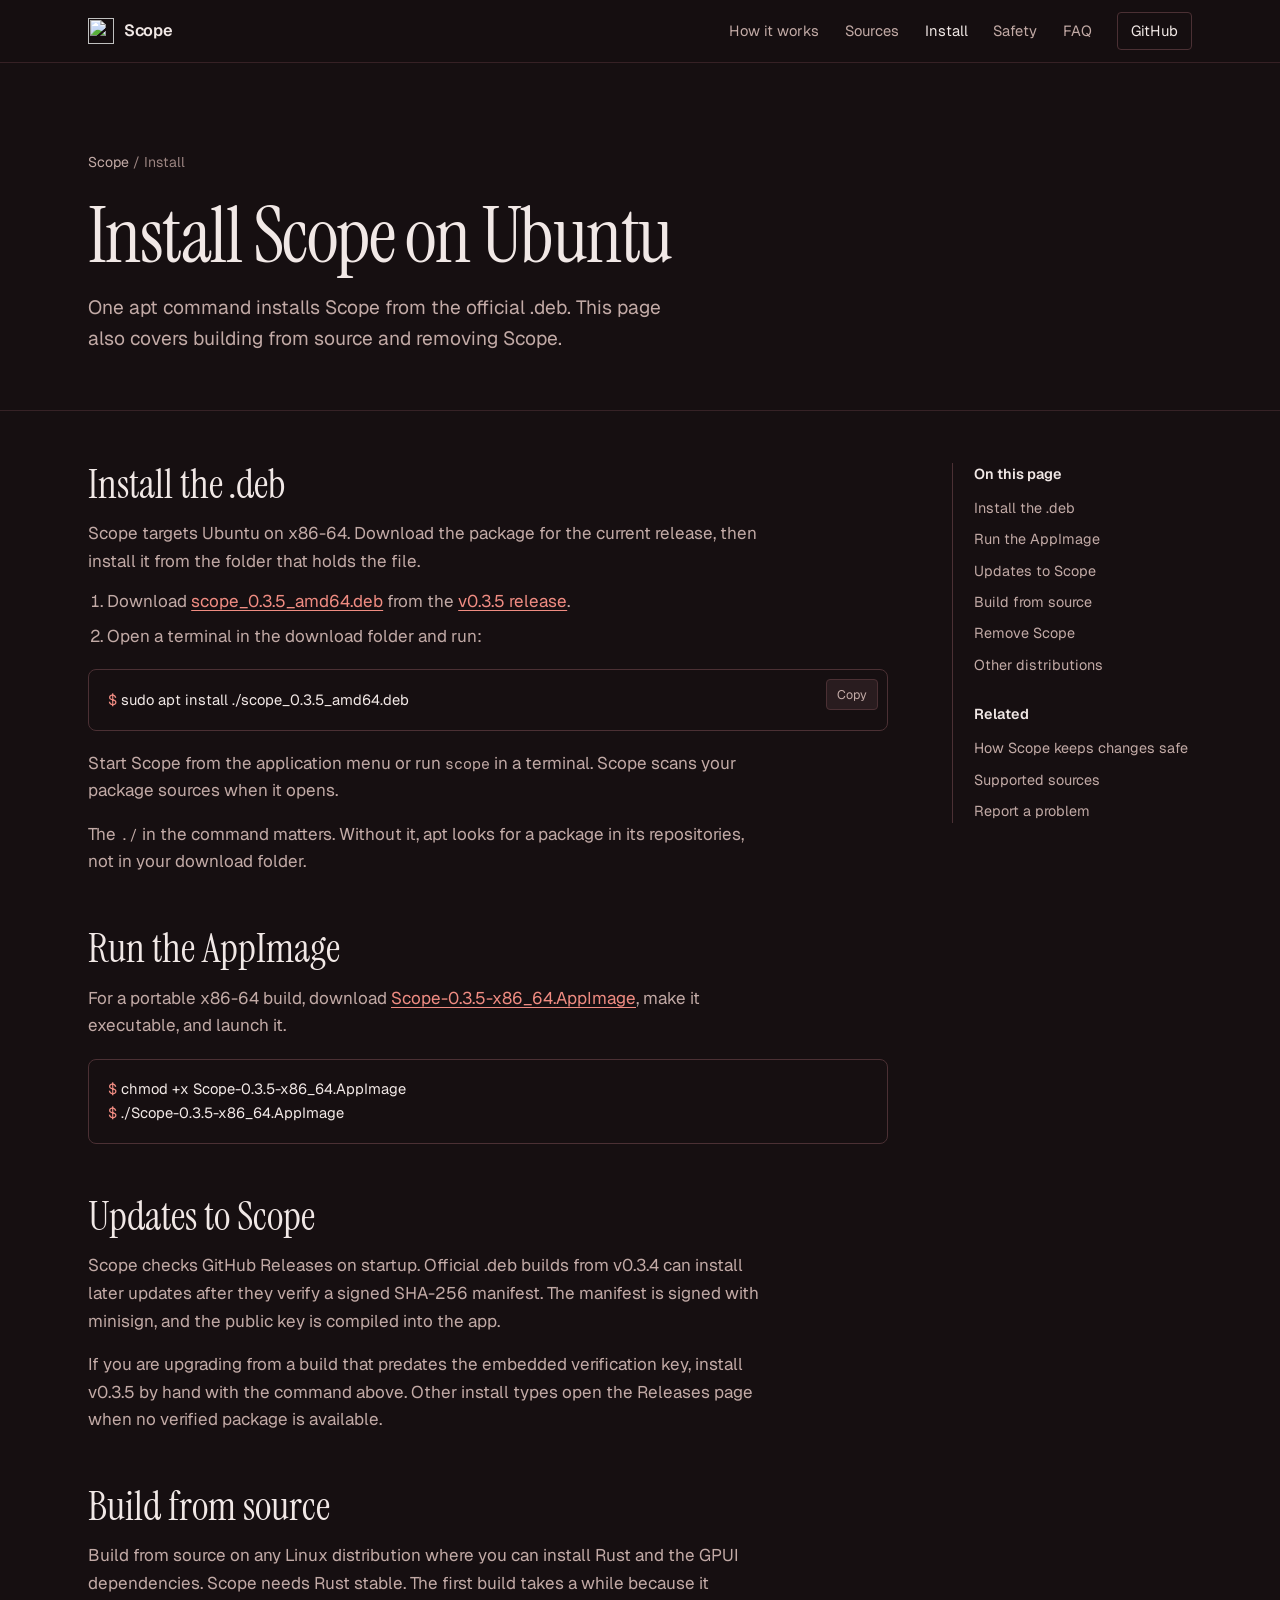
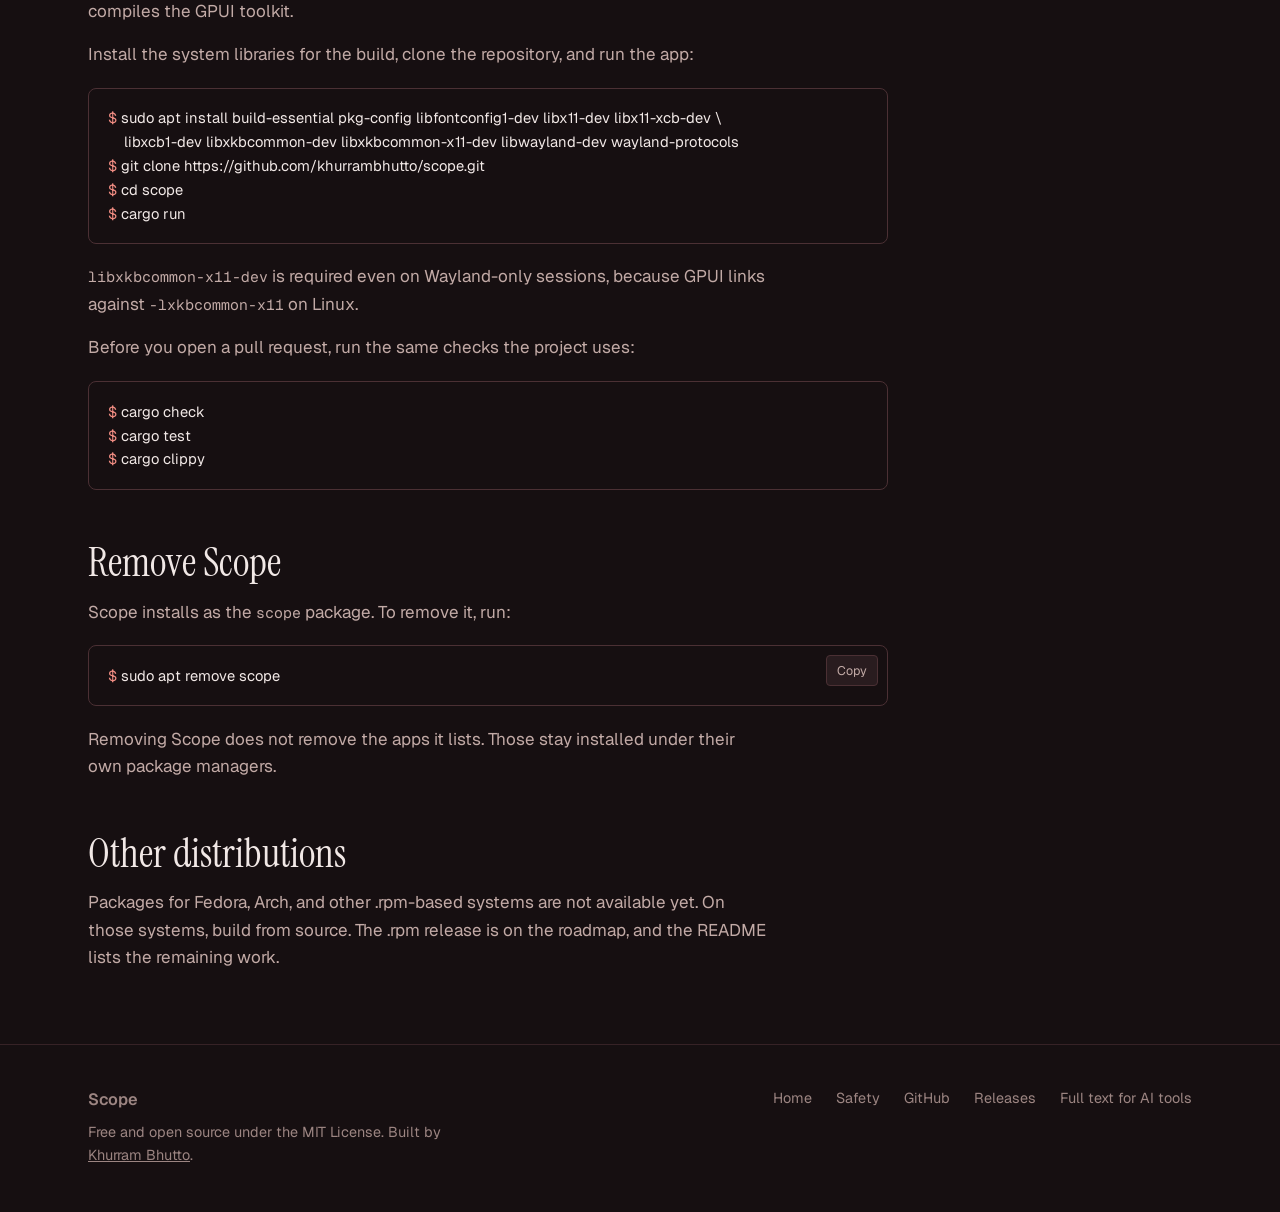
==== docs/install.html @ 94ae2da6 "chore: prepare v0.3.5 release" ====
<!DOCTYPE html>
<html lang="en">
<head>
  <meta charset="UTF-8">
  <meta name="viewport" content="width=device-width, initial-scale=1.0">
  <title>How to install Scope on Ubuntu, and how to remove it</title>
  <meta name="description" content="Install Scope, the Linux app manager, on Ubuntu with one apt command. Build from source, check the signed release, and remove Scope with apt.">
  <meta name="robots" content="index, follow, max-snippet:-1, max-image-preview:large">
  <meta name="author" content="Khurram Bhutto">
  <meta name="theme-color" content="#211719">
  <link rel="canonical" href="https://khurrambhutto.github.io/scope/install.html">
  <link rel="icon" href="favicon.png" type="image/png" sizes="256x256">
  <meta property="og:type" content="article">
  <meta property="og:url" content="https://khurrambhutto.github.io/scope/install.html">
  <meta property="og:title" content="How to install Scope on Ubuntu, and how to remove it">
  <meta property="og:description" content="Install Scope on Ubuntu with one apt command, or build it from source.">
  <meta property="og:image" content="https://khurrambhutto.github.io/scope/image.png">
  <meta property="og:site_name" content="Scope">
  <meta name="twitter:card" content="summary_large_image">
  <meta name="twitter:image" content="https://khurrambhutto.github.io/scope/image.png">
  <link rel="preconnect" href="https://fonts.googleapis.com">
  <link rel="preconnect" href="https://fonts.gstatic.com" crossorigin>
  <link rel="stylesheet" href="styles.css">
  <script type="application/ld+json">
  {
    "@context": "https://schema.org",
    "@type": "HowTo",
    "name": "How to install Scope on Ubuntu",
    "description": "Install the Scope Linux app manager from its .deb release with apt.",
    "url": "https://khurrambhutto.github.io/scope/install.html",
    "tool": ["apt"],
    "totalTime": "PT2M",
    "step": [
      {
        "@type": "HowToStep",
        "name": "Download the .deb",
        "text": "Download scope_0.3.5_amd64.deb from the Scope v0.3.5 release on GitHub.",
        "url": "https://github.com/khurrambhutto/scope/releases/tag/v0.3.5"
      },
      {
        "@type": "HowToStep",
        "name": "Install with apt",
        "text": "Run sudo apt install ./scope_0.3.5_amd64.deb from the folder that holds the download."
      },
      {
        "@type": "HowToStep",
        "name": "Open Scope",
        "text": "Start Scope from the application menu. It scans your sources when it opens."
      }
    ]
  }
  </script>
</head>
<body>

  <header class="site-header">
    <div class="page">
      <a class="wordmark" href="index.html">
        <img src="scope-logo.svg" width="26" height="26" alt="">
        Scope
      </a>
      <nav class="site-nav" aria-label="Primary">
        <a href="index.html#how">How it works</a>
        <a href="index.html#sources">Sources</a>
        <a href="install.html" aria-current="page">Install</a>
        <a href="safety.html">Safety</a>
        <a href="index.html#faq">FAQ</a>
        <a class="nav-github" href="https://github.com/khurrambhutto/scope" target="_blank" rel="noopener noreferrer">GitHub</a>
      </nav>
    </div>
  </header>

  <main>
    <header class="page-head">
      <div class="page">
        <p class="crumbs"><a href="index.html">Scope</a> / Install</p>
        <h1>Install Scope on Ubuntu</h1>
        <p class="lead">One apt command installs Scope from the official .deb. This page also covers building from source and removing Scope.</p>
      </div>
    </header>

    <div class="page doc">
      <article>
        <h2 id="install-deb">Install the .deb</h2>
        <p>Scope targets Ubuntu on x86-64. Download the package for the current release, then install it from the folder that holds the file.</p>
        <ol>
          <li>Download <a href="https://github.com/khurrambhutto/scope/releases/download/v0.3.5/scope_0.3.5_amd64.deb" style="color:var(--coral)">scope_0.3.5_amd64.deb</a> from the <a href="https://github.com/khurrambhutto/scope/releases/tag/v0.3.5" style="color:var(--coral)">v0.3.5 release</a>.</li>
          <li>Open a terminal in the download folder and run:</li>
        </ol>
        <div class="command">
          <button class="copy-button" type="button" data-copy="sudo apt install ./scope_0.3.5_amd64.deb">Copy</button>
          <span class="prompt">$ </span>sudo apt install ./scope_0.3.5_amd64.deb
        </div>
        <p>Start Scope from the application menu or run <code>scope</code> in a terminal. Scope scans your package sources when it opens.</p>
        <p>The <code>./</code> in the command matters. Without it, apt looks for a package in its repositories, not in your download folder.</p>

        <h2 id="install-appimage">Run the AppImage</h2>
        <p>For a portable x86-64 build, download <a href="https://github.com/khurrambhutto/scope/releases/download/v0.3.5/Scope-0.3.5-x86_64.AppImage" class="text-link">Scope-0.3.5-x86_64.AppImage</a>, make it executable, and launch it.</p>
        <div class="command">
          <span class="line"><span class="prompt">$ </span>chmod +x Scope-0.3.5-x86_64.AppImage</span>
          <span class="line"><span class="prompt">$ </span>./Scope-0.3.5-x86_64.AppImage</span>
        </div>

        <h2 id="updates">Updates to Scope</h2>
        <p>Scope checks GitHub Releases on startup. Official .deb builds from v0.3.4 can install later updates after they verify a signed SHA-256 manifest. The manifest is signed with minisign, and the public key is compiled into the app.</p>
        <p>If you are upgrading from a build that predates the embedded verification key, install v0.3.5 by hand with the command above. Other install types open the Releases page when no verified package is available.</p>

        <h2 id="build">Build from source</h2>
        <p>Build from source on any Linux distribution where you can install Rust and the GPUI dependencies. Scope needs Rust stable. The first build takes a while because it compiles the GPUI toolkit.</p>
        <p>Install the system libraries for the build, clone the repository, and run the app:</p>
        <div class="command">
          <span class="line"><span class="prompt">$ </span>sudo apt install build-essential pkg-config libfontconfig1-dev libx11-dev libx11-xcb-dev \</span>
          <span class="line">    libxcb1-dev libxkbcommon-dev libxkbcommon-x11-dev libwayland-dev wayland-protocols</span>
          <span class="line"><span class="prompt">$ </span>git clone https://github.com/khurrambhutto/scope.git</span>
          <span class="line"><span class="prompt">$ </span>cd scope</span>
          <span class="line"><span class="prompt">$ </span>cargo run</span>
        </div>
        <p><code>libxkbcommon-x11-dev</code> is required even on Wayland-only sessions, because GPUI links against <code>-lxkbcommon-x11</code> on Linux.</p>
        <p>Before you open a pull request, run the same checks the project uses:</p>
        <div class="command">
          <span class="line"><span class="prompt">$ </span>cargo check</span>
          <span class="line"><span class="prompt">$ </span>cargo test</span>
          <span class="line"><span class="prompt">$ </span>cargo clippy</span>
        </div>

        <h2 id="remove">Remove Scope</h2>
        <p>Scope installs as the <code>scope</code> package. To remove it, run:</p>
        <div class="command">
          <button class="copy-button" type="button" data-copy="sudo apt remove scope">Copy</button>
          <span class="prompt">$ </span>sudo apt remove scope
        </div>
        <p>Removing Scope does not remove the apps it lists. Those stay installed under their own package managers.</p>

        <h2 id="other-systems">Other distributions</h2>
        <p>Packages for Fedora, Arch, and other .rpm-based systems are not available yet. On those systems, build from source. The .rpm release is on the roadmap, and the README lists the remaining work.</p>
      </article>

      <aside>
        <h2>On this page</h2>
        <ul>
          <li><a href="#install-deb" aria-current="page">Install the .deb</a></li>
          <li><a href="#install-appimage">Run the AppImage</a></li>
          <li><a href="#updates">Updates to Scope</a></li>
          <li><a href="#build">Build from source</a></li>
          <li><a href="#remove">Remove Scope</a></li>
          <li><a href="#other-systems">Other distributions</a></li>
        </ul>
        <h2 style="margin-top:1.6rem">Related</h2>
        <ul>
          <li><a href="safety.html">How Scope keeps changes safe</a></li>
          <li><a href="index.html#sources">Supported sources</a></li>
          <li><a href="https://github.com/khurrambhutto/scope/issues">Report a problem</a></li>
        </ul>
      </aside>
    </div>
  </main>

  <footer class="site-footer">
    <div class="page footer-grid">
      <div>
        <span class="wordmark">Scope</span>
        <p class="footer-note">Free and open source under the MIT License. Built by <a href="https://khurrambhutto.tech/" target="_blank" rel="noopener noreferrer" style="color:inherit">Khurram Bhutto</a>.</p>
      </div>
      <nav class="footer-links" aria-label="Footer">
        <a href="index.html">Home</a>
        <a href="safety.html">Safety</a>
        <a href="https://github.com/khurrambhutto/scope">GitHub</a>
        <a href="https://github.com/khurrambhutto/scope/releases">Releases</a>
        <a href="llms-full.txt">Full text for AI tools</a>
      </nav>
    </div>
  </footer>

  <script>
    document.querySelectorAll('.copy-button').forEach(function (button) {
      button.addEventListener('click', function () {
        navigator.clipboard.writeText(button.dataset.copy).then(function () {
          button.textContent = 'Copied';
          setTimeout(function () { button.textContent = 'Copy'; }, 1600);
        });
      });
    });
  </script>

</body>
</html>
---- docs/styles.css ----
@import url("https://fonts.googleapis.com/css2?family=Geist:wght@400;500;600;700&family=Geist+Mono:wght@400;500&family=Instrument+Serif:ital@0;1&display=swap");

:root {
  --ink: #160f11;
  --ink-raised: #211719;
  --panel: #291c1f;
  --rule: #4b3034;
  --rule-soft: rgba(75, 48, 52, 0.6);
  --text: #f1e8e6;
  --muted: #c2aaa6;
  --dim: #9c8582;
  --coral: #f08c82;
  --red: #d4504a;
  --burgundy: #94332f;

  --apt: #a1352c;
  --snap: #2196f3;
  --flatpak: #8f4a92;
  --appimage: #0b8a4f;

  --font-display: "Instrument Serif", Georgia, "Times New Roman", serif;
  --font-body: "Geist", system-ui, -apple-system, "Segoe UI", sans-serif;
  --font-mono: "Geist Mono", ui-monospace, "JetBrains Mono", monospace;

  --page: 1200px;
  --gutter: clamp(1.25rem, 4vw, 3rem);
  --measure: 62ch;
  --radius: 4px;
}

*, *::before, *::after {
  margin: 0;
  padding: 0;
  box-sizing: border-box;
}

html {
  background: var(--ink);
  scroll-behavior: smooth;
  scroll-padding-top: 84px;
}

body {
  font-family: var(--font-body);
  font-size: 1.0625rem;
  line-height: 1.62;
  color: var(--text);
  background: var(--ink);
  min-height: 100vh;
  -webkit-font-smoothing: antialiased;
  text-rendering: optimizeLegibility;
}

a {
  color: inherit;
}

img {
  display: block;
  max-width: 100%;
  height: auto;
}

:focus-visible {
  outline: 2px solid var(--coral);
  outline-offset: 3px;
}

code,
pre,
kbd {
  font-family: var(--font-mono);
  font-size: 0.87em;
}

.page {
  max-width: var(--page);
  margin: 0 auto;
  padding: 0 var(--gutter);
}

/* Header */

.site-header {
  position: sticky;
  top: 0;
  z-index: 10;
  background: rgba(22, 15, 17, 0.88);
  backdrop-filter: blur(10px);
  -webkit-backdrop-filter: blur(10px);
  border-bottom: 1px solid var(--rule-soft);
}

.site-header .page {
  display: flex;
  align-items: center;
  justify-content: space-between;
  gap: 1.5rem;
  height: 62px;
}

.wordmark {
  display: inline-flex;
  align-items: center;
  gap: 0.6rem;
  font-weight: 600;
  font-size: 1.02rem;
  text-decoration: none;
  letter-spacing: -0.005em;
}

.wordmark img {
  width: 26px;
  height: 26px;
}

.site-nav {
  display: flex;
  align-items: center;
  gap: 1.6rem;
  font-size: 0.92rem;
  color: var(--muted);
}

.site-nav a {
  text-decoration: none;
}

.site-nav a:hover,
.site-nav a[aria-current="page"] {
  color: var(--text);
}

.site-nav .nav-github {
  color: var(--text);
  border: 1px solid var(--rule);
  border-radius: var(--radius);
  padding: 0.38rem 0.8rem;
}

.site-nav .nav-github:hover {
  border-color: var(--coral);
}

/* Buttons */

.button {
  display: inline-flex;
  align-items: center;
  gap: 0.5rem;
  padding: 0.82rem 1.3rem;
  font: inherit;
  font-weight: 600;
  font-size: 0.96rem;
  text-decoration: none;
  border-radius: var(--radius);
  border: 1px solid transparent;
  transition: background-color 0.2s ease, border-color 0.2s ease;
}

.button-primary {
  background: var(--red);
  color: #fff;
}

.button-primary:hover {
  background: #de5d57;
}

.button-ghost {
  color: var(--text);
  border-color: var(--rule);
}

.button-ghost:hover {
  border-color: var(--coral);
}

.button-row {
  display: flex;
  flex-wrap: wrap;
  gap: 0.75rem;
}

/* Hero */

.hero {
  padding-top: clamp(3.5rem, 8vw, 6rem);
}

.hero-top {
  display: grid;
  grid-template-columns: minmax(0, 1.25fr) minmax(0, 1fr);
  gap: clamp(2rem, 5vw, 5rem);
  align-items: end;
}

.hero h1 {
  font-family: var(--font-display);
  font-weight: 400;
  font-size: clamp(3rem, 7.4vw, 6.2rem);
  line-height: 0.96;
  letter-spacing: -0.02em;
}

.hero-side {
  padding-bottom: 0.5rem;
}

.lead {
  font-size: clamp(1.05rem, 1.5vw, 1.2rem);
  color: var(--muted);
  max-width: 30rem;
}

.hero-side .button-row {
  margin-top: 1.8rem;
}

.hero-facts {
  margin-top: 1.4rem;
  font-size: 0.88rem;
  color: var(--dim);
}

.screenshots {
  margin-top: clamp(3rem, 6vw, 4.5rem);
  display: grid;
  grid-template-columns: repeat(2, minmax(0, 1fr));
  gap: 1.5rem;
}

.shot {
  position: relative;
}

.shot::before {
  content: "";
  position: absolute;
  inset: -2rem -3rem -2rem -3rem;
  background: radial-gradient(closest-side, rgba(212, 80, 74, 0.2), transparent);
  z-index: -1;
  pointer-events: none;
}

.shot img {
  width: 100%;
  border-radius: 12px;
  border: 1px solid var(--rule);
  box-shadow: 0 50px 90px -40px rgba(0, 0, 0, 0.8);
  animation: rise 0.9s cubic-bezier(0.2, 0.7, 0.2, 1) both;
}

.shot figcaption {
  margin-top: 0.9rem;
  font-size: 0.88rem;
  color: var(--dim);
}

@keyframes rise {
  from {
    opacity: 0;
    transform: translateY(14px);
  }
  to {
    opacity: 1;
    transform: none;
  }
}

/* Buttons and inline links */

.text-link {
  color: var(--coral);
  text-underline-offset: 3px;
}

/* Sections */

.section {
  border-top: 1px solid var(--rule-soft);
  padding: clamp(4rem, 8vw, 6.5rem) 0;
}

.split {
  display: grid;
  grid-template-columns: minmax(0, 4fr) minmax(0, 8fr);
  gap: clamp(2rem, 5vw, 5rem);
}

.split h2 {
  font-family: var(--font-display);
  font-weight: 400;
  font-size: clamp(2.2rem, 4vw, 3.3rem);
  line-height: 1.02;
  letter-spacing: -0.015em;
}

.split p {
  color: var(--muted);
  max-width: var(--measure);
}

.split p + p {
  margin-top: 1.1rem;
}

.split p strong {
  color: var(--text);
  font-weight: 600;
}

.section-title {
  font-family: var(--font-display);
  font-weight: 400;
  font-size: clamp(2.2rem, 4.2vw, 3.6rem);
  line-height: 1.02;
  letter-spacing: -0.015em;
  max-width: 18ch;
  margin-bottom: 1rem;
}

.section-lead {
  color: var(--muted);
  max-width: 56ch;
  margin-bottom: clamp(2.5rem, 5vw, 3.5rem);
}

/* Sources strip */

.sources {
  display: grid;
  grid-template-columns: repeat(4, minmax(0, 1fr));
  border-top: 1px solid var(--rule);
  border-bottom: 1px solid var(--rule);
}

.source {
  padding: 1.8rem 1.6rem 2rem 0;
  border-right: 1px solid var(--rule-soft);
}

.source + .source {
  padding-left: 1.6rem;
}

.source:last-child {
  border-right: none;
}

.source-name {
  font-family: var(--font-display);
  font-size: 2.4rem;
  line-height: 1;
  display: flex;
  align-items: center;
  gap: 0.65rem;
  margin-bottom: 1rem;
}

.source-mark {
  width: 0.7rem;
  height: 0.7rem;
  border-radius: 2px;
  flex-shrink: 0;
  transform: translateY(0.1rem);
}

.source p {
  color: var(--muted);
  font-size: 0.95rem;
}

.source .command-line {
  display: block;
  margin-top: 1rem;
  font-family: var(--font-mono);
  font-size: 0.8rem;
  color: var(--dim);
  overflow-wrap: anywhere;
}

.source .command-line span {
  color: var(--text);
}

.source-note {
  margin-top: 1.4rem;
  color: var(--dim);
  font-size: 0.9rem;
  max-width: 70ch;
}

/* Process */

.steps {
  list-style: none;
  display: grid;
  grid-template-columns: repeat(4, minmax(0, 1fr));
  gap: 0;
  counter-reset: step;
  border-top: 2px solid var(--text);
}

.steps li {
  counter-increment: step;
  padding: 1.6rem 1.6rem 0 0;
}

.steps li::before {
  content: counter(step, decimal-leading-zero);
  display: block;
  font-family: var(--font-mono);
  font-size: 0.8rem;
  color: var(--coral);
  margin-bottom: 1.4rem;
}

.steps h3 {
  font-family: var(--font-display);
  font-weight: 400;
  font-size: 2rem;
  line-height: 1;
  margin-bottom: 0.9rem;
}

.steps p {
  color: var(--muted);
  font-size: 0.95rem;
}

.steps code {
  color: var(--text);
  font-size: 0.82em;
  overflow-wrap: anywhere;
}

/* Status */

.status-lists {
  display: grid;
  grid-template-columns: 1fr 1fr;
  gap: clamp(2rem, 5vw, 5rem);
}

.status-lists h3 {
  font-size: 0.98rem;
  font-weight: 600;
  padding-bottom: 0.8rem;
  border-bottom: 1px solid var(--rule);
  margin-bottom: 0.4rem;
}

.status-lists ul {
  list-style: none;
}

.status-lists li {
  position: relative;
  padding: 0.7rem 0 0.7rem 1.4rem;
  border-bottom: 1px solid var(--rule-soft);
  color: var(--muted);
  font-size: 0.95rem;
}

.status-lists li::before {
  content: "";
  position: absolute;
  left: 0;
  top: 1.2rem;
  width: 7px;
  height: 7px;
  border-radius: 50%;
  background: var(--dim);
}

.status-lists .done li::before {
  background: var(--coral);
}

/* Install band */

.install-band {
  background: var(--panel);
  border: 1px solid var(--rule);
  border-radius: 12px;
  padding: clamp(2rem, 5vw, 3.5rem);
  display: grid;
  grid-template-columns: minmax(0, 1fr) minmax(0, 1fr);
  gap: clamp(2rem, 5vw, 4rem);
  align-items: center;
}

.install-band h2 {
  font-family: var(--font-display);
  font-weight: 400;
  font-size: clamp(2.2rem, 4vw, 3.2rem);
  line-height: 1.02;
  letter-spacing: -0.015em;
  margin-bottom: 0.9rem;
}

.install-band p {
  color: var(--muted);
}

/* Command block */

.command {
  position: relative;
  background: var(--ink);
  border: 1px solid var(--rule);
  border-radius: 8px;
  padding: 1.1rem 1.2rem;
  font-size: 0.92rem;
  overflow-x: auto;
  color: var(--text);
}

.command .prompt {
  color: var(--coral);
  user-select: none;
}

.command .line {
  display: block;
  white-space: pre;
}

.copy-button {
  position: absolute;
  top: 0.55rem;
  right: 0.55rem;
  font: inherit;
  font-size: 0.78rem;
  color: var(--muted);
  background: var(--panel);
  border: 1px solid var(--rule);
  border-radius: var(--radius);
  padding: 0.28rem 0.62rem;
  cursor: pointer;
}

.copy-button:hover {
  color: var(--text);
  border-color: var(--coral);
}

/* Tables */

table {
  width: 100%;
  border-collapse: collapse;
  font-size: 0.95rem;
}

th,
td {
  text-align: left;
  vertical-align: top;
  padding: 0.9rem 1rem 0.9rem 0;
  border-bottom: 1px solid var(--rule-soft);
}

th {
  font-weight: 500;
  color: var(--dim);
  font-size: 0.88rem;
}

/* FAQ */

.faq details {
  border-bottom: 1px solid var(--rule-soft);
}

.faq details:first-child {
  border-top: 1px solid var(--rule);
}

.faq summary {
  list-style: none;
  cursor: pointer;
  display: flex;
  justify-content: space-between;
  align-items: center;
  gap: 1rem;
  padding: 1.2rem 0;
  font-weight: 600;
  font-size: 1.02rem;
}

.faq summary::-webkit-details-marker {
  display: none;
}

.faq summary::after {
  content: "";
  width: 0.5rem;
  height: 0.5rem;
  border-right: 2px solid var(--coral);
  border-bottom: 2px solid var(--coral);
  transform: rotate(45deg);
  transition: transform 0.25s ease;
  flex-shrink: 0;
  margin-right: 0.3rem;
}

.faq details[open] summary::after {
  transform: rotate(225deg);
}

.faq details p {
  color: var(--muted);
  padding-bottom: 1.3rem;
  max-width: var(--measure);
}

.faq details code {
  font-size: 0.84em;
  background: var(--ink);
  border: 1px solid var(--rule);
  padding: 0.05rem 0.3rem;
  border-radius: 4px;
}

/* Footer */

.site-footer {
  border-top: 1px solid var(--rule-soft);
  padding: 2.6rem 0 2.8rem;
  font-size: 0.9rem;
  color: var(--dim);
}

.footer-grid {
  display: flex;
  justify-content: space-between;
  align-items: flex-start;
  gap: 2rem;
  flex-wrap: wrap;
}

.footer-note {
  margin-top: 0.5rem;
  max-width: 40ch;
}

.footer-links {
  display: flex;
  flex-wrap: wrap;
  gap: 0.6rem 1.5rem;
}

.footer-links a {
  text-decoration: none;
}

.footer-links a:hover {
  color: var(--text);
}

/* Inner pages */

.page-head {
  padding: clamp(3.5rem, 7vw, 5.5rem) 0 clamp(2.5rem, 5vw, 3.5rem);
  border-bottom: 1px solid var(--rule-soft);
}

.page-head h1 {
  font-family: var(--font-display);
  font-weight: 400;
  font-size: clamp(2.8rem, 6vw, 4.8rem);
  line-height: 0.98;
  letter-spacing: -0.02em;
  margin-bottom: 1.1rem;
}

.page-head .lead {
  max-width: 38rem;
}

.crumbs {
  font-size: 0.88rem;
  color: var(--dim);
  margin-bottom: 1.6rem;
}

.crumbs a {
  text-decoration: none;
  color: var(--muted);
}

.crumbs a:hover {
  color: var(--text);
}

.doc {
  display: grid;
  grid-template-columns: minmax(0, 1fr) 15rem;
  gap: clamp(2rem, 5vw, 4.5rem);
  padding-top: 3.2rem;
  padding-bottom: 4.5rem;
}

.doc article h2 {
  font-family: var(--font-display);
  font-weight: 400;
  font-size: clamp(2rem, 3.2vw, 2.5rem);
  line-height: 1.08;
  margin: 3.2rem 0 0.9rem;
}

.doc article h2:first-child {
  margin-top: 0;
}

.doc article h3 {
  font-size: 1.05rem;
  font-weight: 600;
  margin: 1.8rem 0 0.5rem;
}

.doc article p,
.doc article li {
  color: var(--muted);
  max-width: var(--measure);
}

.doc article p + p {
  margin-top: 1rem;
}

.doc article ul,
.doc article ol {
  padding-left: 1.2rem;
  margin-top: 0.8rem;
}

.doc article li + li {
  margin-top: 0.45rem;
}

.doc article ul + p,
.doc article ol + p,
.doc article .command + p {
  margin-top: 1.1rem;
}

.doc article strong {
  color: var(--text);
  font-weight: 600;
}

.doc article .command {
  margin: 1.2rem 0;
}

.doc article a {
  color: var(--coral);
  text-underline-offset: 3px;
}

.doc aside {
  position: sticky;
  top: 90px;
  align-self: start;
  font-size: 0.9rem;
  border-left: 1px solid var(--rule);
  padding-left: 1.3rem;
}

.doc aside h2 {
  font-size: 0.9rem;
  font-weight: 600;
  margin: 0 0 0.7rem;
}

.doc aside ul {
  list-style: none;
}

.doc aside li + li {
  margin-top: 0.5rem;
}

.doc aside a {
  color: var(--muted);
  text-decoration: none;
}

.doc aside a:hover,
.doc aside a[aria-current="true"] {
  color: var(--text);
}

.doc aside a[aria-current="true"] {
  color: var(--coral);
}

/* Responsive */

@media (max-width: 1000px) {
  .hero-top,
  .split,
  .install-band,
  .doc {
    grid-template-columns: 1fr;
  }

  .steps {
    grid-template-columns: repeat(2, minmax(0, 1fr));
    row-gap: 2.5rem;
  }

  .sources {
    grid-template-columns: repeat(2, minmax(0, 1fr));
  }

  .source,
  .source + .source {
    padding: 1.6rem 1.4rem 1.8rem 0;
  }

  .source:nth-child(2n) {
    border-right: none;
    padding-left: 1.4rem;
  }

  .source:nth-child(n + 3) {
    border-top: 1px solid var(--rule-soft);
  }

  .doc aside {
    position: static;
    border-left: none;
    padding-left: 0;
    border-top: 1px solid var(--rule-soft);
    padding-top: 1.3rem;
  }
}

@media (max-width: 640px) {
  .screenshots {
    grid-template-columns: 1fr;
  }

  .site-nav a:not(.nav-github) {
    display: none;
  }

  .steps,
  .status-lists {
    grid-template-columns: 1fr;
  }

  .sources {
    grid-template-columns: 1fr;
  }

  .source,
  .source + .source,
  .source:nth-child(2n) {
    border-right: none;
    padding: 1.6rem 0;
    border-bottom: 1px solid var(--rule-soft);
  }

  .source:last-child {
    border-bottom: none;
  }

  .source:nth-child(n + 3) {
    border-top: none;
  }

  .shot::before {
    display: none;
  }
}

@media (prefers-reduced-motion: reduce) {
  html {
    scroll-behavior: auto;
  }

  .shot img {
    animation: none;
  }

  .faq summary::after {
    transition: none;
  }
}

/* Facts list */

.facts {
  display: grid;
  grid-template-columns: max-content minmax(0, 1fr);
  margin-top: 2.2rem;
  border-top: 1px solid var(--rule);
  font-size: 0.95rem;
}

.facts dt,
.facts dd {
  padding: 0.75rem 0;
  border-bottom: 1px solid var(--rule-soft);
}

.facts dt {
  color: var(--dim);
  padding-right: 2rem;
}

.facts dd {
  color: var(--text);
  margin: 0;
}

@media (max-width: 640px) {
  .facts {
    grid-template-columns: 1fr;
  }

  .facts dt {
    padding-bottom: 0;
    border-bottom: none;
  }
}
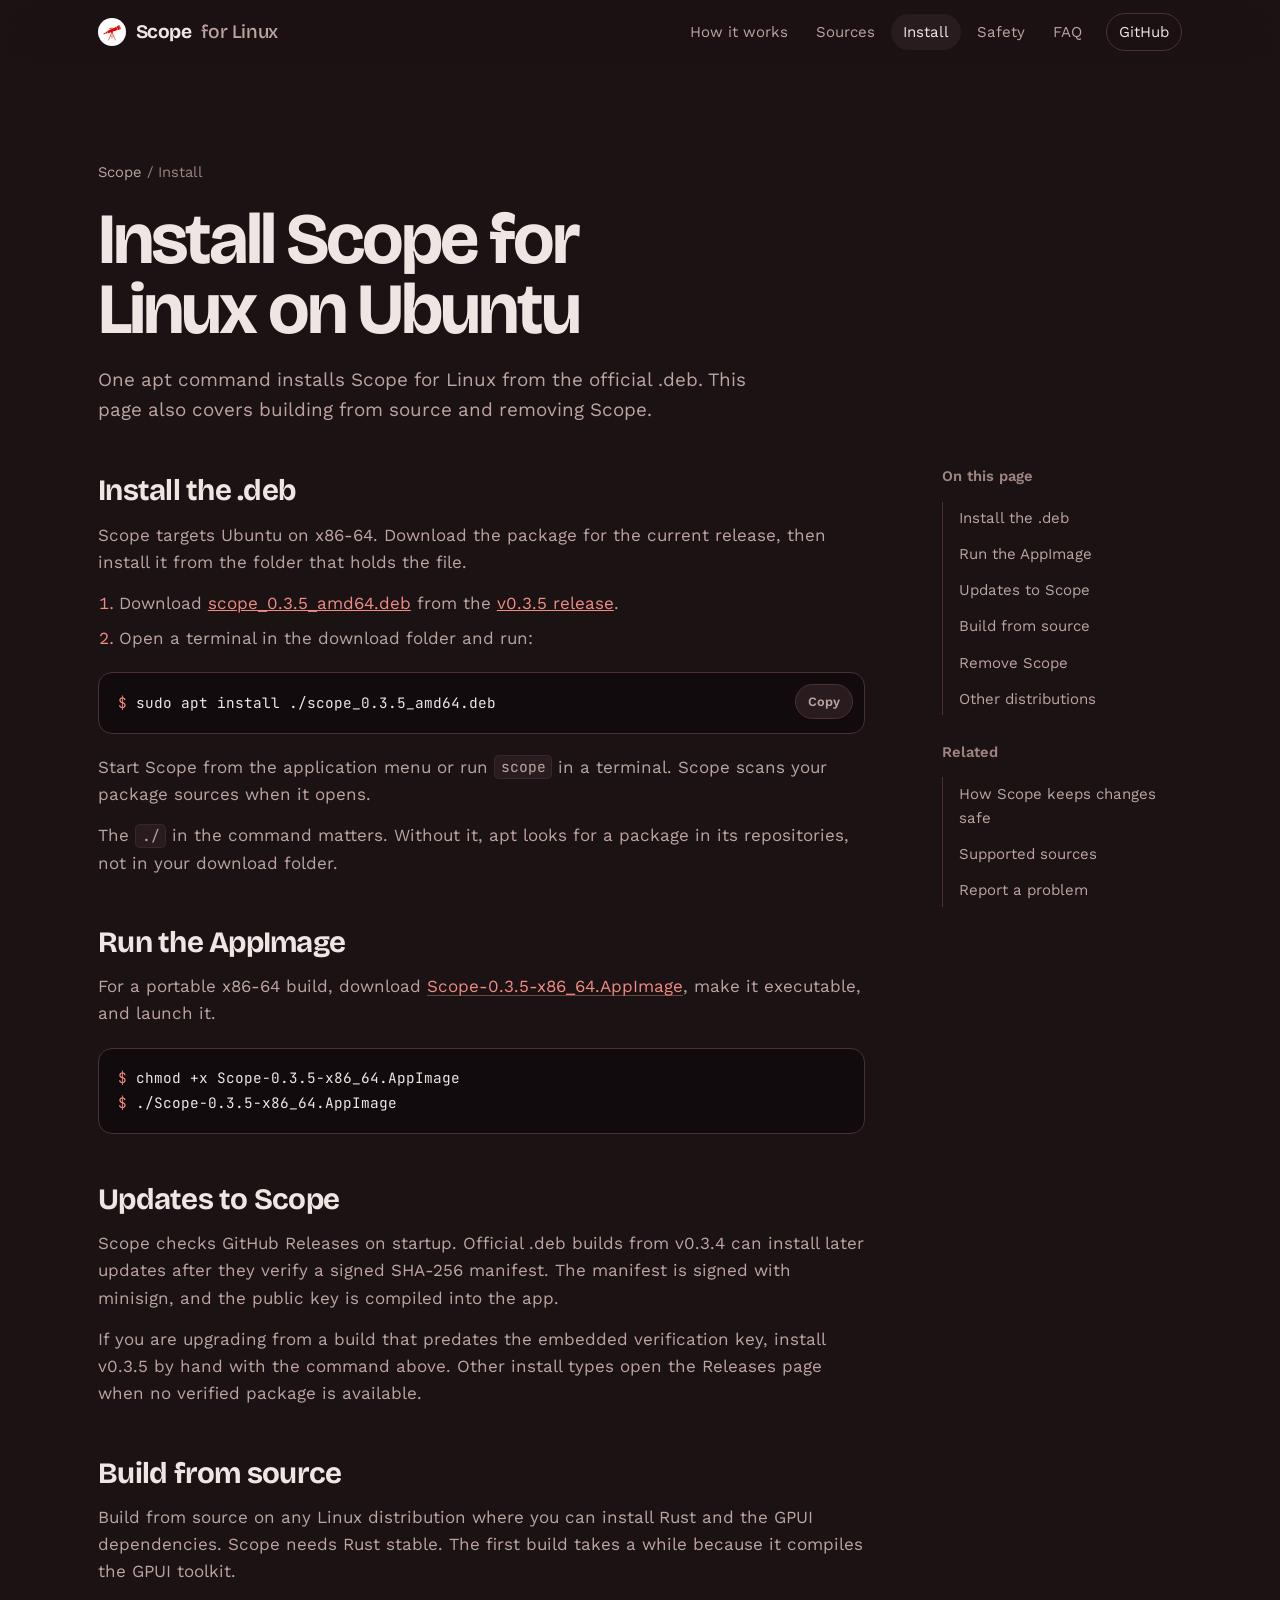
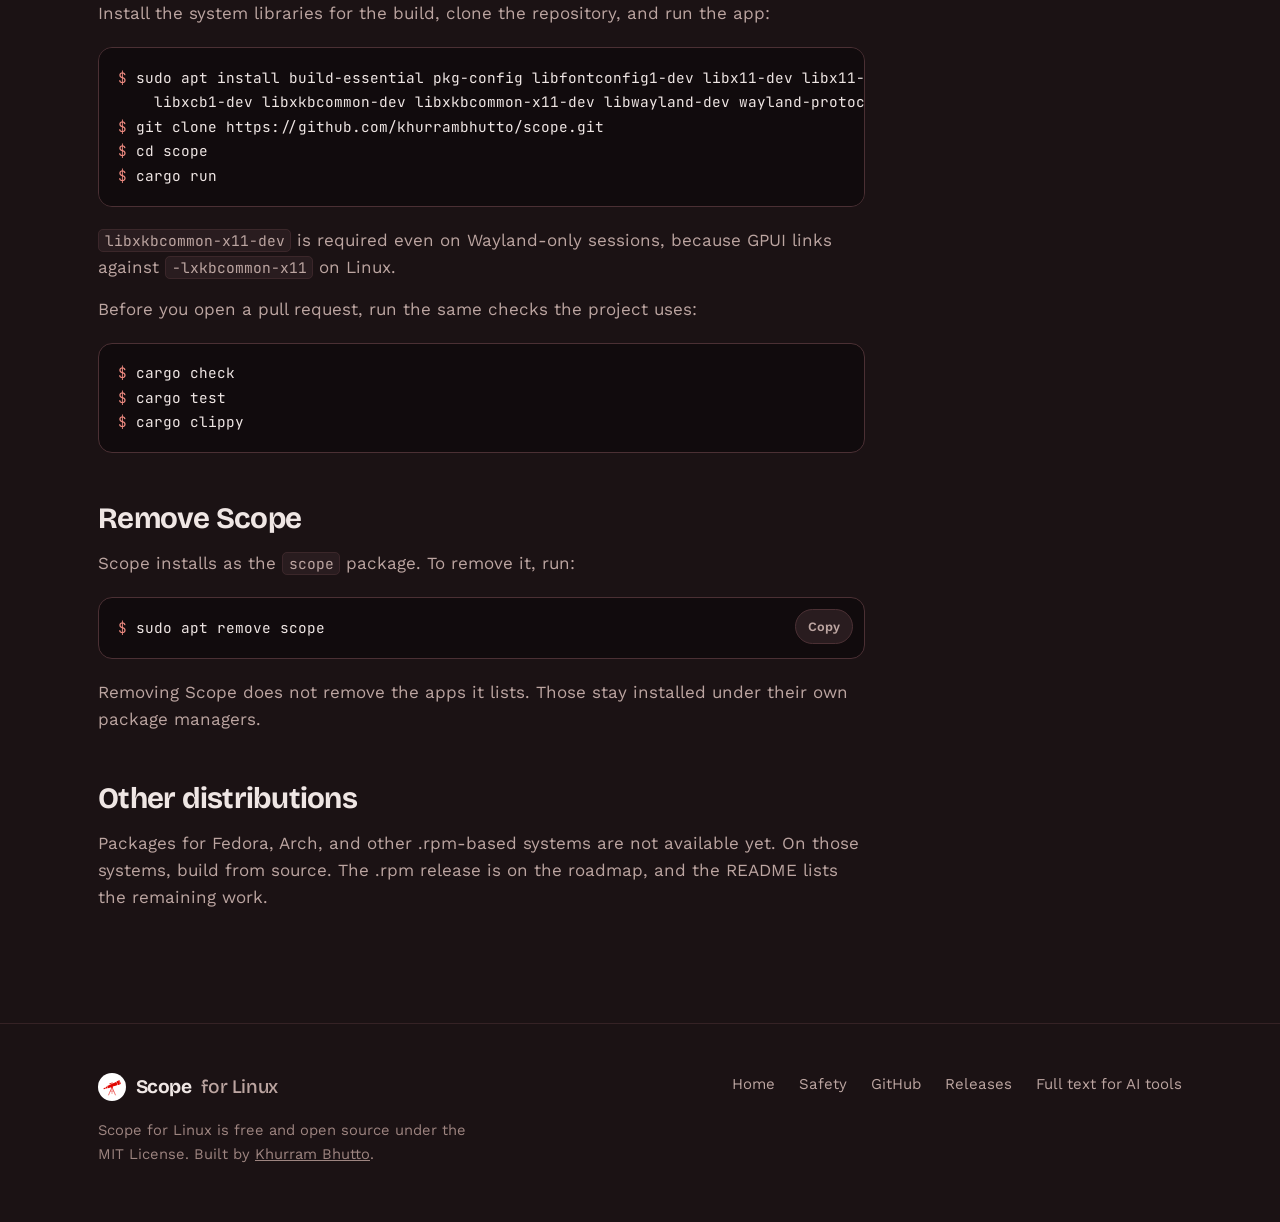
==== commit d7d957fc: "feat: rebrand as Scope for Linux with telescope mark - Replace the logo with a single-colour telesco" ====
--- a/docs/install.html
+++ b/docs/install.html
@@ -3,19 +3,19 @@
 <head>
   <meta charset="UTF-8">
   <meta name="viewport" content="width=device-width, initial-scale=1.0">
-  <title>How to install Scope on Ubuntu, and how to remove it</title>
-  <meta name="description" content="Install Scope, the Linux app manager, on Ubuntu with one apt command. Build from source, check the signed release, and remove Scope with apt.">
+  <title>Install Scope for Linux on Ubuntu, and how to remove it</title>
+  <meta name="description" content="Install Scope for Linux on Ubuntu with one apt command, or run the AppImage. Build from source, check the signed release, and remove Scope with apt.">
   <meta name="robots" content="index, follow, max-snippet:-1, max-image-preview:large">
   <meta name="author" content="Khurram Bhutto">
   <meta name="theme-color" content="#211719">
   <link rel="canonical" href="https://khurrambhutto.github.io/scope/install.html">
-  <link rel="icon" href="favicon.png" type="image/png" sizes="256x256">
+  <link rel="icon" href="favicon.png?v=2" type="image/png" sizes="256x256">
   <meta property="og:type" content="article">
   <meta property="og:url" content="https://khurrambhutto.github.io/scope/install.html">
-  <meta property="og:title" content="How to install Scope on Ubuntu, and how to remove it">
-  <meta property="og:description" content="Install Scope on Ubuntu with one apt command, or build it from source.">
+  <meta property="og:title" content="Install Scope for Linux on Ubuntu">
+  <meta property="og:description" content="Install Scope for Linux on Ubuntu with one apt command, or build it from source.">
   <meta property="og:image" content="https://khurrambhutto.github.io/scope/image.png">
-  <meta property="og:site_name" content="Scope">
+  <meta property="og:site_name" content="Scope for Linux">
   <meta name="twitter:card" content="summary_large_image">
   <meta name="twitter:image" content="https://khurrambhutto.github.io/scope/image.png">
   <link rel="preconnect" href="https://fonts.googleapis.com">
@@ -25,7 +25,7 @@
   {
     "@context": "https://schema.org",
     "@type": "HowTo",
-    "name": "How to install Scope on Ubuntu",
+    "name": "How to install Scope for Linux on Ubuntu",
     "description": "Install the Scope Linux app manager from its .deb release with apt.",
     "url": "https://khurrambhutto.github.io/scope/install.html",
     "tool": ["apt"],
@@ -57,7 +57,7 @@
     <div class="page">
       <a class="wordmark" href="index.html">
         <img src="scope-logo.svg" width="26" height="26" alt="">
-        Scope
+        Scope <span class="wordmark-sub">for Linux</span>
       </a>
       <nav class="site-nav" aria-label="Primary">
         <a href="index.html#how">How it works</a>
@@ -74,8 +74,8 @@
     <header class="page-head">
       <div class="page">
         <p class="crumbs"><a href="index.html">Scope</a> / Install</p>
-        <h1>Install Scope on Ubuntu</h1>
-        <p class="lead">One apt command installs Scope from the official .deb. This page also covers building from source and removing Scope.</p>
+        <h1>Install Scope for Linux on Ubuntu</h1>
+        <p class="lead">One apt command installs Scope for Linux from the official .deb. This page also covers building from source and removing Scope.</p>
       </div>
     </header>
 
@@ -158,8 +158,8 @@
   <footer class="site-footer">
     <div class="page footer-grid">
       <div>
-        <span class="wordmark">Scope</span>
-        <p class="footer-note">Free and open source under the MIT License. Built by <a href="https://khurrambhutto.tech/" target="_blank" rel="noopener noreferrer" style="color:inherit">Khurram Bhutto</a>.</p>
+        <span class="wordmark"><img src="scope-logo.svg" width="28" height="28" alt="">Scope <span class="wordmark-sub">for Linux</span></span>
+        <p class="footer-note">Scope for Linux is free and open source under the MIT License. Built by <a href="https://github.com/khurrambhutto" target="_blank" rel="noopener noreferrer" style="color:inherit">Khurram Bhutto</a>.</p>
       </div>
       <nav class="footer-links" aria-label="Footer">
         <a href="index.html">Home</a>
--- a/docs/styles.css
+++ b/docs/styles.css
@@ -1,931 +1,668 @@
-@import url("https://fonts.googleapis.com/css2?family=Geist:wght@400;500;600;700&family=Geist+Mono:wght@400;500&family=Instrument+Serif:ital@0;1&display=swap");
+@import url("https://fonts.googleapis.com/css2?family=Bricolage+Grotesque:opsz,wght@12..96,500;12..96,600;12..96,700&family=Work+Sans:wght@400;500;600;700&family=JetBrains+Mono:wght@400;500&display=swap");
 
 :root {
-  --ink: #160f11;
-  --ink-raised: #211719;
-  --panel: #291c1f;
-  --rule: #4b3034;
-  --rule-soft: rgba(75, 48, 52, 0.6);
-  --text: #f1e8e6;
-  --muted: #c2aaa6;
-  --dim: #9c8582;
+  /* Scope's own surfaces, from src/theme.rs */
+  --base: #1b1214;
+  --window: #211719;
+  --raised: #291c1f;
+  --hover: #332426;
+  --selected: #3a2a2c;
+  --line: #4b3034;
+  --line-soft: rgba(75, 48, 52, 0.55);
+  --text: #efe6e4;
+  --muted: #bca5a1;
+  --dim: #9e8581;
   --coral: #f08c82;
   --red: #d4504a;
+  --red-hover: #c9443e;
   --burgundy: #94332f;
-
+  --rose-line: #9c625e;
+  --paper: #fffaf8;
+
+  /* Source colours stay on icons and source marks */
   --apt: #a1352c;
   --snap: #2196f3;
-  --flatpak: #8f4a92;
+  --flatpak: #6b2d6d;
   --appimage: #0b8a4f;
-
-  --font-display: "Instrument Serif", Georgia, "Times New Roman", serif;
-  --font-body: "Geist", system-ui, -apple-system, "Segoe UI", sans-serif;
-  --font-mono: "Geist Mono", ui-monospace, "JetBrains Mono", monospace;
-
-  --page: 1200px;
+  --desktop: #7569d2;
+  --uv: #738d32;
+  --pipx: #527ba1;
+  --cargo: #b36c49;
+
+  --font-display: "Bricolage Grotesque", "Work Sans", system-ui, sans-serif;
+  --font-body: "Work Sans", system-ui, -apple-system, "Segoe UI", sans-serif;
+  --font-code: "JetBrains Mono", ui-monospace, monospace;
+
+  --page: 1180px;
   --gutter: clamp(1.25rem, 4vw, 3rem);
-  --measure: 62ch;
-  --radius: 4px;
-}
-
-*, *::before, *::after {
-  margin: 0;
-  padding: 0;
-  box-sizing: border-box;
-}
+  --ease: cubic-bezier(0.22, 1, 0.36, 1);
+}
+
+*, *::before, *::after { margin: 0; padding: 0; box-sizing: border-box; }
 
 html {
-  background: var(--ink);
+  background: var(--base);
   scroll-behavior: smooth;
-  scroll-padding-top: 84px;
+  scroll-padding-top: 88px;
+  -webkit-text-size-adjust: 100%;
 }
 
 body {
   font-family: var(--font-body);
   font-size: 1.0625rem;
-  line-height: 1.62;
+  line-height: 1.6;
   color: var(--text);
-  background: var(--ink);
+  background: var(--base);
   min-height: 100vh;
   -webkit-font-smoothing: antialiased;
-  text-rendering: optimizeLegibility;
-}
-
-a {
-  color: inherit;
-}
-
-img {
-  display: block;
-  max-width: 100%;
-  height: auto;
-}
-
-:focus-visible {
-  outline: 2px solid var(--coral);
-  outline-offset: 3px;
-}
-
-code,
-pre,
-kbd {
-  font-family: var(--font-mono);
-  font-size: 0.87em;
-}
-
-.page {
-  max-width: var(--page);
-  margin: 0 auto;
-  padding: 0 var(--gutter);
-}
-
-/* Header */
-
-.site-header {
-  position: sticky;
-  top: 0;
-  z-index: 10;
-  background: rgba(22, 15, 17, 0.88);
-  backdrop-filter: blur(10px);
-  -webkit-backdrop-filter: blur(10px);
-  border-bottom: 1px solid var(--rule-soft);
-}
-
-.site-header .page {
-  display: flex;
-  align-items: center;
-  justify-content: space-between;
-  gap: 1.5rem;
-  height: 62px;
-}
-
-.wordmark {
-  display: inline-flex;
-  align-items: center;
-  gap: 0.6rem;
-  font-weight: 600;
-  font-size: 1.02rem;
-  text-decoration: none;
-  letter-spacing: -0.005em;
-}
-
-.wordmark img {
-  width: 26px;
-  height: 26px;
-}
-
-.site-nav {
-  display: flex;
-  align-items: center;
-  gap: 1.6rem;
-  font-size: 0.92rem;
-  color: var(--muted);
-}
-
-.site-nav a {
-  text-decoration: none;
-}
-
-.site-nav a:hover,
-.site-nav a[aria-current="page"] {
-  color: var(--text);
-}
-
-.site-nav .nav-github {
-  color: var(--text);
-  border: 1px solid var(--rule);
-  border-radius: var(--radius);
-  padding: 0.38rem 0.8rem;
-}
-
-.site-nav .nav-github:hover {
-  border-color: var(--coral);
-}
-
-/* Buttons */
-
-.button {
-  display: inline-flex;
-  align-items: center;
-  gap: 0.5rem;
-  padding: 0.82rem 1.3rem;
-  font: inherit;
-  font-weight: 600;
-  font-size: 0.96rem;
-  text-decoration: none;
-  border-radius: var(--radius);
-  border: 1px solid transparent;
-  transition: background-color 0.2s ease, border-color 0.2s ease;
-}
-
-.button-primary {
-  background: var(--red);
-  color: #fff;
-}
-
-.button-primary:hover {
-  background: #de5d57;
-}
-
-.button-ghost {
-  color: var(--text);
-  border-color: var(--rule);
-}
-
-.button-ghost:hover {
-  border-color: var(--coral);
-}
-
-.button-row {
-  display: flex;
-  flex-wrap: wrap;
-  gap: 0.75rem;
-}
-
-/* Hero */
-
-.hero {
-  padding-top: clamp(3.5rem, 8vw, 6rem);
-}
-
-.hero-top {
-  display: grid;
-  grid-template-columns: minmax(0, 1.25fr) minmax(0, 1fr);
-  gap: clamp(2rem, 5vw, 5rem);
-  align-items: end;
-}
-
-.hero h1 {
-  font-family: var(--font-display);
-  font-weight: 400;
-  font-size: clamp(3rem, 7.4vw, 6.2rem);
-  line-height: 0.96;
-  letter-spacing: -0.02em;
-}
-
-.hero-side {
-  padding-bottom: 0.5rem;
-}
-
-.lead {
-  font-size: clamp(1.05rem, 1.5vw, 1.2rem);
-  color: var(--muted);
-  max-width: 30rem;
-}
-
-.hero-side .button-row {
-  margin-top: 1.8rem;
-}
-
-.hero-facts {
-  margin-top: 1.4rem;
-  font-size: 0.88rem;
-  color: var(--dim);
-}
-
-.screenshots {
-  margin-top: clamp(3rem, 6vw, 4.5rem);
-  display: grid;
-  grid-template-columns: repeat(2, minmax(0, 1fr));
-  gap: 1.5rem;
-}
-
-.shot {
-  position: relative;
-}
-
-.shot::before {
-  content: "";
-  position: absolute;
-  inset: -2rem -3rem -2rem -3rem;
-  background: radial-gradient(closest-side, rgba(212, 80, 74, 0.2), transparent);
-  z-index: -1;
-  pointer-events: none;
-}
-
-.shot img {
-  width: 100%;
-  border-radius: 12px;
-  border: 1px solid var(--rule);
-  box-shadow: 0 50px 90px -40px rgba(0, 0, 0, 0.8);
-  animation: rise 0.9s cubic-bezier(0.2, 0.7, 0.2, 1) both;
-}
-
-.shot figcaption {
-  margin-top: 0.9rem;
-  font-size: 0.88rem;
-  color: var(--dim);
-}
-
-@keyframes rise {
-  from {
-    opacity: 0;
-    transform: translateY(14px);
-  }
-  to {
-    opacity: 1;
-    transform: none;
-  }
-}
-
-/* Buttons and inline links */
+  overflow-x: hidden;
+}
+
+a { color: inherit; }
+img { display: block; max-width: 100%; height: auto; }
+button { font: inherit; color: inherit; background: none; border: 0; cursor: pointer; }
+:focus-visible { outline: 2px solid var(--coral); outline-offset: 3px; border-radius: 6px; }
+::selection { background: var(--burgundy); color: var(--paper); }
+
+code, kbd {
+  font-family: var(--font-code);
+  font-size: 0.86em;
+  background: var(--raised);
+  border: 1px solid var(--line-soft);
+  border-radius: 5px;
+  padding: 0.08em 0.38em;
+}
+
+.page { max-width: var(--page); margin: 0 auto; padding: 0 var(--gutter); }
 
 .text-link {
   color: var(--coral);
+  text-decoration: underline;
+  text-decoration-color: rgba(240, 140, 130, 0.4);
   text-underline-offset: 3px;
-}
-
-/* Sections */
-
-.section {
-  border-top: 1px solid var(--rule-soft);
-  padding: clamp(4rem, 8vw, 6.5rem) 0;
-}
-
-.split {
-  display: grid;
-  grid-template-columns: minmax(0, 4fr) minmax(0, 8fr);
-  gap: clamp(2rem, 5vw, 5rem);
-}
-
-.split h2 {
+  transition: text-decoration-color 0.2s;
+}
+.text-link:hover { text-decoration-color: var(--coral); }
+
+.skip-link {
+  position: absolute; left: 1rem; top: -4rem; z-index: 100;
+  background: var(--coral); color: var(--base); padding: 0.5rem 1rem; border-radius: 8px;
+  font-weight: 600; text-decoration: none;
+}
+.skip-link:focus { top: 1rem; }
+
+/* ---------- Header ---------- */
+
+.site-header {
+  position: sticky; top: 0; z-index: 50;
+  background: rgba(27, 18, 20, 0.72);
+  backdrop-filter: blur(14px) saturate(1.3);
+  -webkit-backdrop-filter: blur(14px) saturate(1.3);
+  border-bottom: 1px solid transparent;
+  transition: border-color 0.3s;
+}
+.site-header.is-scrolled { border-bottom-color: var(--line-soft); }
+.site-header .page { display: flex; align-items: center; justify-content: space-between; height: 64px; gap: 1.5rem; }
+
+.wordmark {
+  display: inline-flex; align-items: center; gap: 0.6rem;
+  font-family: var(--font-display); font-weight: 700; font-size: 1.2rem; letter-spacing: -0.02em;
+  text-decoration: none;
+}
+.wordmark img { width: 28px; height: 28px; }
+.wordmark-sub { color: var(--muted); font-weight: 500; }
+
+.site-nav { display: flex; align-items: center; gap: 0.25rem; font-size: 0.94rem; }
+.site-nav a {
+  text-decoration: none; color: var(--muted);
+  padding: 0.4rem 0.75rem; border-radius: 999px;
+  transition: color 0.2s, background-color 0.2s;
+}
+.site-nav a:hover, .site-nav a[aria-current="page"] { color: var(--text); background: var(--raised); }
+.site-nav .nav-github {
+  color: var(--text); border: 1px solid var(--line); margin-left: 0.5rem;
+  display: inline-flex; align-items: center; gap: 0.45rem;
+}
+.site-nav .nav-github svg { width: 16px; height: 16px; }
+
+/* ---------- Buttons ---------- */
+
+.button {
+  display: inline-flex; align-items: center; justify-content: center; gap: 0.55rem;
+  min-height: 48px; padding: 0 1.4rem; border-radius: 999px;
+  font-weight: 600; font-size: 1rem; text-decoration: none; white-space: nowrap;
+  transition: background-color 0.2s, border-color 0.2s, transform 0.2s var(--ease);
+}
+.button:active { transform: scale(0.97); }
+.button svg { width: 18px; height: 18px; flex: none; }
+.button-primary { background: var(--red); color: var(--paper); box-shadow: 0 10px 30px -12px rgba(212, 80, 74, 0.8); }
+.button-primary:hover { background: var(--red-hover); }
+.button-ghost { border: 1px solid var(--line); color: var(--text); background: rgba(41, 28, 31, 0.5); }
+.button-ghost:hover { border-color: var(--rose-line); background: var(--raised); }
+
+/* ---------- Hero ---------- */
+
+.hero { position: relative; padding: clamp(3rem, 6vw, 4.75rem) 0 4rem; isolation: isolate; }
+[hidden] { display: none !important; }
+
+.reticle {
+  position: absolute; z-index: -1; pointer-events: none;
+  left: 50%; top: calc(clamp(30rem, 44vw, 36rem) - min(750px, 75vw));
+  width: min(1500px, 150vw); aspect-ratio: 1; transform: translateX(-50%);
+  opacity: 0.9;
+}
+.reticle circle, .reticle line { fill: none; stroke: var(--coral); vector-effect: non-scaling-stroke; }
+.reticle .r1 { stroke-opacity: 0.22; }
+.reticle .r2 { stroke-opacity: 0.12; }
+.reticle .r3 { stroke-opacity: 0.07; }
+.reticle line { stroke-opacity: 0.3; stroke-width: 2; stroke: var(--red); }
+.hero-glow {
+  position: absolute; z-index: -2; inset: 8rem -20% auto; height: 70rem; pointer-events: none;
+  background:
+    radial-gradient(40% 32% at 50% 38%, rgba(212, 80, 74, 0.26), transparent 70%),
+    radial-gradient(60% 40% at 50% 60%, rgba(148, 51, 47, 0.22), transparent 75%);
+}
+
+.hero-copy { text-align: center; max-width: 1040px; margin: 0 auto; }
+.hero-brand {
+  display: inline-flex; align-items: center; gap: 0.7rem;
+  font-family: var(--font-display); font-size: clamp(1.25rem, 2.2vw, 1.6rem);
+  font-weight: 700; letter-spacing: -0.02em; margin-bottom: 1.6rem;
+}
+.hero-brand img { width: 44px; height: 44px; }
+.hero-brand span { color: var(--muted); font-weight: 500; }
+.hero-tagline {
   font-family: var(--font-display);
-  font-weight: 400;
-  font-size: clamp(2.2rem, 4vw, 3.3rem);
-  line-height: 1.02;
-  letter-spacing: -0.015em;
-}
-
-.split p {
-  color: var(--muted);
-  max-width: var(--measure);
-}
-
-.split p + p {
-  margin-top: 1.1rem;
-}
-
-.split p strong {
-  color: var(--text);
-  font-weight: 600;
-}
-
-.section-title {
+  font-size: clamp(2.7rem, 6.4vw, 5.6rem);
+  font-weight: 700;
+  line-height: 0.94;
+  letter-spacing: -0.045em;
+  font-variation-settings: "opsz" 96;
+  text-wrap: balance;
+}
+.hero-tagline .line { display: block; }
+.hero .lead {
+  margin: 1.6rem auto 0; max-width: 58ch;
+  font-size: clamp(1.05rem, 1.6vw, 1.22rem); color: var(--muted); text-wrap: pretty;
+}
+.hero-actions { display: flex; flex-wrap: wrap; gap: 0.75rem; justify-content: center; margin-top: 2.2rem; }
+.hero-facts { margin-top: 1.1rem; font-size: 0.9rem; color: var(--dim); }
+
+/* Hero entrance: one orchestrated moment */
+@media (prefers-reduced-motion: no-preference) {
+  .js .hero-copy > * { opacity: 0; transform: translateY(14px); animation: rise 0.9s var(--ease) forwards; }
+  .js .hero-copy > :nth-child(2) { animation-delay: 0.08s; }
+  .js .hero-copy > :nth-child(3) { animation-delay: 0.16s; }
+  .js .hero-copy > :nth-child(4) { animation-delay: 0.22s; }
+  .js .hero-copy > :nth-child(5) { animation-delay: 0.28s; }
+  .js .stage { opacity: 0; transform: translateY(40px) scale(0.985); animation: rise 1.2s 0.3s var(--ease) forwards; }
+  .js .reticle circle { stroke-dasharray: 1; stroke-dashoffset: 1; animation: draw 2.2s 0.4s var(--ease) forwards; }
+  .js .reticle line { opacity: 0; animation: fade 1s 1.4s forwards; }
+}
+@keyframes rise { to { opacity: 1; transform: none; } }
+@keyframes draw { to { stroke-dashoffset: 0; } }
+@keyframes fade { to { opacity: 1; } }
+
+/* ---------- Stage around the replica ---------- */
+
+.stage { margin: clamp(2.5rem, 5vw, 3.5rem) auto 0; max-width: 1080px; position: relative; }
+.stage-note {
+  display: flex; flex-wrap: wrap; justify-content: center; gap: 0.4rem 1.4rem;
+  margin-top: 1.4rem; font-size: 0.9rem; color: var(--dim); text-align: center;
+}
+.stage-note b { color: var(--muted); font-weight: 500; }
+
+/* ---------- Scope window replica (sw-) ---------- */
+
+.sw {
+  --row-h: 66px;
+  position: relative;
+  height: 640px;
+  display: flex; flex-direction: column;
+  border-radius: 14px;
+  overflow: hidden;
+  background: linear-gradient(180deg, #2c1a1d 0%, #221719 34%, #141011 100%);
+  border: 1px solid rgba(255, 236, 232, 0.08);
+  box-shadow:
+    0 0 0 1px rgba(0, 0, 0, 0.4),
+    0 50px 120px -30px rgba(0, 0, 0, 0.85),
+    0 30px 80px -40px rgba(212, 80, 74, 0.45);
+  font-family: var(--font-body);
+  font-size: 15px; line-height: 1.35;
+  user-select: none;
+  text-align: left;
+}
+
+.sw-titlebar {
+  display: grid; grid-template-columns: 1fr auto 1fr; align-items: center;
+  height: 62px; padding: 0 16px 0 18px; flex: none;
+}
+.sw-brand { display: flex; align-items: center; gap: 10px; font-weight: 700; font-size: 15px; }
+.sw-brand svg { width: 24px; height: 24px; }
+.sw-tabs {
+  display: flex; gap: 2px; padding: 3px;
+  border: 1px solid var(--line); border-radius: 999px; background: rgba(20, 13, 15, 0.45);
+}
+.sw-tab {
+  display: inline-flex; align-items: center; gap: 7px;
+  padding: 6px 15px; border-radius: 999px; font-size: 15px; color: var(--muted);
+  transition: color 0.2s, background-color 0.2s;
+}
+.sw-tab svg { width: 15px; height: 15px; }
+.sw-tab:hover { color: var(--text); }
+.sw-tab[aria-selected="true"] { color: var(--coral); background: rgba(61, 37, 41, 0.6); }
+.sw-tab .sw-badge {
+  min-width: 18px; height: 18px; padding: 0 5px; border-radius: 999px;
+  background: var(--red); color: var(--paper); font-size: 11px; font-weight: 600;
+  display: inline-grid; place-items: center;
+}
+.sw-winctl { justify-self: end; display: flex; gap: 6px; color: var(--muted); }
+.sw-winctl span { width: 30px; height: 30px; display: grid; place-items: center; border-radius: 8px; }
+.sw-winctl svg { width: 14px; height: 14px; }
+
+.sw-toolbar { display: flex; align-items: center; gap: 12px; padding: 4px 44px 10px; flex: none; }
+.sw-search {
+  display: flex; align-items: center; gap: 8px;
+  width: 320px; max-width: 100%; height: 34px; padding: 0 12px;
+  border: 1px solid var(--rose-line); border-radius: 999px; background: rgba(20, 13, 15, 0.35);
+  transition: border-color 0.2s, box-shadow 0.2s;
+}
+.sw-search:focus-within { border-color: var(--coral); box-shadow: 0 0 0 3px rgba(240, 140, 130, 0.15); }
+.sw-search svg { width: 15px; height: 15px; color: var(--muted); flex: none; }
+.sw-search input {
+  flex: 1; min-width: 0; background: none; border: 0; outline: 0;
+  font: inherit; font-size: 13.5px; color: var(--text);
+}
+.sw-search input::placeholder { color: var(--dim); }
+.sw-count { font-size: 13px; font-weight: 600; color: var(--muted); white-space: nowrap; font-variant-numeric: tabular-nums; }
+.sw-spacer { flex: 1; }
+.sw-showall { font-size: 12.5px; color: var(--muted); padding: 6px 10px; border-radius: 999px; }
+.sw-showall:hover { color: var(--text); }
+.sw-showall[aria-pressed="true"] { color: var(--coral); }
+.sw-select {
+  position: relative; display: inline-flex; align-items: center;
+  height: 34px; border: 1px solid var(--line); border-radius: 999px; background: rgba(20, 13, 15, 0.35);
+}
+.sw-select select {
+  appearance: none; -webkit-appearance: none; background: none; border: 0; outline: 0;
+  font: inherit; font-size: 14.5px; color: var(--text); padding: 0 34px 0 16px; height: 100%; cursor: pointer;
+}
+.sw-select select option { background: var(--raised); color: var(--text); }
+.sw-select svg { position: absolute; right: 12px; width: 13px; height: 13px; pointer-events: none; color: var(--muted); }
+.sw-iconbtn {
+  width: 34px; height: 34px; border-radius: 50%; border: 1px solid var(--line);
+  display: grid; place-items: center; color: var(--muted);
+  transition: color 0.2s, border-color 0.2s;
+}
+.sw-iconbtn:hover { color: var(--text); border-color: var(--rose-line); }
+.sw-iconbtn svg { width: 15px; height: 15px; }
+.sw-iconbtn.is-spinning svg { animation: spin 0.8s linear infinite; }
+@keyframes spin { to { transform: rotate(360deg); } }
+
+.sw-list {
+  flex: 1; overflow-y: auto; overscroll-behavior: contain;
+  padding: 0 32px 80px; scrollbar-width: thin; scrollbar-color: var(--line) transparent;
+}
+.sw-empty { padding: 4rem 1rem; text-align: center; color: var(--dim); font-size: 14px; }
+
+.sw-item { border-radius: 12px; transition: background-color 0.25s; margin-bottom: 0; }
+.sw-item.is-open { background: rgba(61, 41, 44, 0.72); margin: 4px 0; }
+.sw-row {
+  display: flex; align-items: center; gap: 14px; width: 100%;
+  min-height: var(--row-h); padding: 0 12px 0 14px; border-radius: 12px; text-align: left;
+}
+.sw-item:not(.is-open) .sw-row:hover { background: rgba(51, 36, 38, 0.5); }
+.sw-icon {
+  width: 34px; height: 34px; flex: none; border-radius: 8px;
+  display: grid; place-items: center; overflow: hidden;
+  font-size: 13px; font-weight: 700; color: #fff; letter-spacing: -0.02em;
+}
+.sw-icon img { width: 36px; height: 36px; max-width: none; }
+.sw-main { flex: 1; min-width: 0; }
+.sw-name { font-weight: 500; font-size: 15px; color: var(--text); white-space: nowrap; overflow: hidden; text-overflow: ellipsis; }
+.sw-meta { font-size: 13px; color: var(--muted); margin-top: 2px; white-space: nowrap; overflow: hidden; text-overflow: ellipsis; }
+.sw-meta .sw-arrow { color: var(--coral); }
+.sw-actions { display: flex; align-items: center; gap: 14px; flex: none; }
+.sw-removes { font-size: 12.5px; color: var(--muted); white-space: nowrap; font-variant-numeric: tabular-nums; }
+.sw-pill {
+  height: 34px; padding: 0 16px; border-radius: 999px; font-weight: 600; font-size: 14.5px;
+  background: var(--red); color: var(--paper); transition: background-color 0.2s, transform 0.15s;
+}
+.sw-pill:hover { background: var(--red-hover); }
+.sw-pill:active { transform: scale(0.96); }
+.sw-pill.is-quiet { background: var(--selected); color: var(--text); }
+.sw-pill.is-quiet:hover { background: #47343a; }
+.sw-pill[disabled] { background: var(--hover); color: var(--dim); cursor: not-allowed; transform: none; }
+.sw-pill.sw-update-pill { opacity: 0; transition: opacity 0.2s, background-color 0.2s; }
+.sw-item:hover .sw-update-pill, .sw-update-pill:focus-visible, .sw-item.is-open .sw-update-pill { opacity: 1; }
+@media (hover: none) { .sw-pill.sw-update-pill { opacity: 1; } }
+
+.sw-detail { display: grid; grid-template-rows: 0fr; transition: grid-template-rows 0.42s var(--ease); }
+.sw-item.is-open .sw-detail { grid-template-rows: 1fr; }
+.sw-detail-inner { overflow: hidden; }
+.sw-breakdown { padding: 6px 20px 18px; }
+
+.sw-brow {
+  display: grid; grid-template-columns: 160px 1fr auto; gap: 16px; align-items: baseline;
+  padding: 9px 0; font-size: 13px;
+}
+.sw-brow .k { font-weight: 600; color: var(--text); }
+.sw-brow .p { color: var(--muted); overflow: hidden; text-overflow: ellipsis; white-space: nowrap; font-size: 12.5px; }
+.sw-brow .s { color: var(--text); text-align: right; font-variant-numeric: tabular-nums; min-width: 64px; }
+.sw-brow .s.is-kept { color: var(--dim); }
+.sw-brow .s.is-pending {
+  display: inline-block; justify-self: end; width: 46px; height: 10px; border-radius: 4px; min-width: 0;
+  background: linear-gradient(90deg, var(--hover), var(--selected), var(--hover)); background-size: 200% 100%;
+  animation: shimmer 1.1s linear infinite;
+}
+@keyframes shimmer { to { background-position: -200% 0; } }
+.sw-note { font-size: 12.5px; color: var(--dim); padding: 4px 0 2px; }
+
+/* Modal */
+.sw-scrim {
+  position: absolute; inset: 0; z-index: 5; display: grid; place-items: center; padding: 24px;
+  background: rgba(14, 9, 10, 0.72);
+  opacity: 0; pointer-events: none; transition: opacity 0.25s;
+}
+.sw-scrim.is-open { opacity: 1; pointer-events: auto; }
+.sw-modal {
+  width: min(560px, 100%); max-height: 100%; overflow-y: auto;
+  background: var(--raised); border: 1px solid var(--line); border-radius: 18px;
+  box-shadow: 0 40px 80px -20px rgba(0, 0, 0, 0.7);
+  transform: translateY(12px) scale(0.98); transition: transform 0.35s var(--ease);
+}
+.sw-scrim.is-open .sw-modal { transform: none; }
+.sw-modal-head { display: flex; align-items: center; justify-content: space-between; padding: 20px 22px 6px; }
+.sw-modal-head h3 { font-size: 18px; font-weight: 600; letter-spacing: -0.01em; }
+.sw-modal-body { padding: 8px 22px 4px; }
+.sw-modal .sw-brow { grid-template-columns: 120px 1fr auto; }
+.sw-meta-rows .sw-brow { grid-template-columns: 120px 1fr; }
+.sw-meta-rows .sw-brow .p { white-space: normal; color: var(--text); font-size: 13px; overflow-wrap: anywhere; }
+.sw-meta-rows .sw-brow .p.is-cmd { color: var(--coral); }
+.sw-sim {
+  margin: 8px 0 4px; padding: 10px 12px; border-radius: 10px; font-size: 12.5px; color: var(--muted);
+  background: rgba(20, 13, 15, 0.45); border: 1px solid var(--line-soft);
+}
+.sw-modal-sub { font-size: 12.5px; font-weight: 600; color: var(--muted); margin: 14px 0 0; }
+.sw-modal-foot { display: flex; justify-content: flex-end; gap: 10px; padding: 16px 22px 20px; }
+
+/* Operation footer */
+.sw-footer {
+  position: absolute; left: 0; right: 0; bottom: 0; z-index: 4;
+  display: flex; align-items: center; gap: 14px; padding: 14px 24px;
+  background: rgba(41, 28, 31, 0.96); border-top: 1px solid var(--line);
+  transform: translateY(100%); transition: transform 0.4s var(--ease);
+}
+.sw-footer.is-open { transform: none; }
+.sw-footer .h { font-weight: 600; font-size: 14px; }
+.sw-footer .t { font-size: 12.5px; color: var(--muted); }
+.sw-footer .sw-spin {
+  width: 16px; height: 16px; border-radius: 50%; flex: none;
+  border: 2px solid var(--line); border-top-color: var(--coral); animation: spin 0.8s linear infinite;
+}
+.sw-footer .sw-check { width: 18px; height: 18px; color: var(--coral); flex: none; }
+.sw-footer .sw-log {
+  margin-left: auto; font-size: 12px; color: var(--dim); max-width: 46%;
+  white-space: nowrap; overflow: hidden; text-overflow: ellipsis; font-variant-numeric: tabular-nums;
+}
+.sw-footer .sw-dismiss { margin-left: auto; width: 28px; height: 28px; border-radius: 8px; display: grid; place-items: center; color: var(--muted); }
+.sw-footer .sw-dismiss:hover { background: var(--hover); color: var(--text); }
+.sw-footer .sw-dismiss svg { width: 14px; height: 14px; }
+
+.sw-item.is-leaving { animation: leave 0.5s var(--ease) forwards; overflow: hidden; }
+@keyframes leave { to { opacity: 0; height: 0; margin: 0; } }
+
+@media (prefers-reduced-motion: no-preference) {
+  .sw-list.is-scanning .sw-item { opacity: 0; animation: scanin 0.5s var(--ease) forwards; }
+}
+@keyframes scanin { from { opacity: 0; transform: translateY(6px); } to { opacity: 1; transform: none; } }
+
+/* ---------- Sections ---------- */
+
+.section { padding: clamp(5rem, 10vw, 8rem) 0; position: relative; }
+.section + .section { border-top: 1px solid var(--line-soft); }
+
+.section-head { max-width: 760px; margin-bottom: clamp(2.5rem, 5vw, 3.5rem); }
+.section-head h2, .band h2, .split h2 {
   font-family: var(--font-display);
-  font-weight: 400;
-  font-size: clamp(2.2rem, 4.2vw, 3.6rem);
-  line-height: 1.02;
-  letter-spacing: -0.015em;
-  max-width: 18ch;
-  margin-bottom: 1rem;
-}
-
-.section-lead {
-  color: var(--muted);
-  max-width: 56ch;
-  margin-bottom: clamp(2.5rem, 5vw, 3.5rem);
-}
-
-/* Sources strip */
-
-.sources {
-  display: grid;
-  grid-template-columns: repeat(4, minmax(0, 1fr));
-  border-top: 1px solid var(--rule);
-  border-bottom: 1px solid var(--rule);
-}
-
-.source {
-  padding: 1.8rem 1.6rem 2rem 0;
-  border-right: 1px solid var(--rule-soft);
-}
-
-.source + .source {
-  padding-left: 1.6rem;
-}
-
-.source:last-child {
-  border-right: none;
-}
-
-.source-name {
-  font-family: var(--font-display);
-  font-size: 2.4rem;
-  line-height: 1;
-  display: flex;
-  align-items: center;
-  gap: 0.65rem;
-  margin-bottom: 1rem;
-}
-
-.source-mark {
-  width: 0.7rem;
-  height: 0.7rem;
-  border-radius: 2px;
-  flex-shrink: 0;
-  transform: translateY(0.1rem);
-}
-
-.source p {
-  color: var(--muted);
-  font-size: 0.95rem;
-}
-
-.source .command-line {
-  display: block;
-  margin-top: 1rem;
-  font-family: var(--font-mono);
-  font-size: 0.8rem;
-  color: var(--dim);
-  overflow-wrap: anywhere;
-}
-
-.source .command-line span {
-  color: var(--text);
-}
-
-.source-note {
-  margin-top: 1.4rem;
-  color: var(--dim);
-  font-size: 0.9rem;
-  max-width: 70ch;
-}
-
-/* Process */
-
-.steps {
-  list-style: none;
-  display: grid;
-  grid-template-columns: repeat(4, minmax(0, 1fr));
-  gap: 0;
-  counter-reset: step;
-  border-top: 2px solid var(--text);
-}
-
-.steps li {
-  counter-increment: step;
-  padding: 1.6rem 1.6rem 0 0;
-}
-
-.steps li::before {
-  content: counter(step, decimal-leading-zero);
-  display: block;
-  font-family: var(--font-mono);
-  font-size: 0.8rem;
-  color: var(--coral);
-  margin-bottom: 1.4rem;
-}
-
-.steps h3 {
-  font-family: var(--font-display);
-  font-weight: 400;
-  font-size: 2rem;
-  line-height: 1;
-  margin-bottom: 0.9rem;
-}
-
-.steps p {
-  color: var(--muted);
-  font-size: 0.95rem;
-}
-
-.steps code {
-  color: var(--text);
-  font-size: 0.82em;
-  overflow-wrap: anywhere;
-}
-
-/* Status */
-
-.status-lists {
-  display: grid;
-  grid-template-columns: 1fr 1fr;
-  gap: clamp(2rem, 5vw, 5rem);
-}
-
-.status-lists h3 {
-  font-size: 0.98rem;
-  font-weight: 600;
-  padding-bottom: 0.8rem;
-  border-bottom: 1px solid var(--rule);
-  margin-bottom: 0.4rem;
-}
-
-.status-lists ul {
-  list-style: none;
-}
-
-.status-lists li {
-  position: relative;
-  padding: 0.7rem 0 0.7rem 1.4rem;
-  border-bottom: 1px solid var(--rule-soft);
-  color: var(--muted);
-  font-size: 0.95rem;
-}
-
-.status-lists li::before {
-  content: "";
-  position: absolute;
-  left: 0;
-  top: 1.2rem;
-  width: 7px;
-  height: 7px;
-  border-radius: 50%;
-  background: var(--dim);
-}
-
-.status-lists .done li::before {
-  background: var(--coral);
-}
-
-/* Install band */
-
-.install-band {
-  background: var(--panel);
-  border: 1px solid var(--rule);
-  border-radius: 12px;
-  padding: clamp(2rem, 5vw, 3.5rem);
-  display: grid;
-  grid-template-columns: minmax(0, 1fr) minmax(0, 1fr);
-  gap: clamp(2rem, 5vw, 4rem);
-  align-items: center;
-}
-
-.install-band h2 {
-  font-family: var(--font-display);
-  font-weight: 400;
-  font-size: clamp(2.2rem, 4vw, 3.2rem);
-  line-height: 1.02;
-  letter-spacing: -0.015em;
-  margin-bottom: 0.9rem;
-}
-
-.install-band p {
-  color: var(--muted);
-}
-
-/* Command block */
-
+  font-size: clamp(2.1rem, 4.6vw, 3.5rem);
+  font-weight: 700; letter-spacing: -0.035em; line-height: 1.02;
+  text-wrap: balance;
+}
+.section-head p { margin-top: 1rem; color: var(--muted); font-size: 1.12rem; max-width: 60ch; text-wrap: pretty; }
+
+/* Sources explorer */
+.sources { display: grid; grid-template-columns: minmax(240px, 340px) 1fr; gap: clamp(1.5rem, 4vw, 3rem); align-items: start; }
+.source-list { display: flex; flex-direction: column; gap: 2px; }
+.source-tab {
+  display: flex; align-items: center; gap: 0.9rem; width: 100%; text-align: left;
+  padding: 0.85rem 1rem; border-radius: 12px; color: var(--muted);
+  transition: background-color 0.2s, color 0.2s;
+}
+.source-tab:hover { color: var(--text); background: rgba(41, 28, 31, 0.6); }
+.source-tab[aria-selected="true"] { color: var(--text); background: var(--raised); box-shadow: inset 0 0 0 1px var(--line); }
+.source-dot { width: 12px; height: 12px; border-radius: 4px; flex: none; }
+.source-tab .name { font-weight: 600; font-size: 1.02rem; }
+.source-tab .tag { margin-left: auto; font-size: 0.78rem; color: var(--dim); white-space: nowrap; }
+
+.source-panel {
+  background: linear-gradient(180deg, var(--raised), rgba(33, 23, 25, 0.6));
+  border: 1px solid var(--line); border-radius: 20px; padding: clamp(1.5rem, 3vw, 2.25rem);
+  min-height: 100%;
+}
+.source-panel h3 { font-family: var(--font-display); font-size: 1.9rem; letter-spacing: -0.03em; display: flex; align-items: center; gap: 0.75rem; }
+.source-panel h3 .source-dot { width: 16px; height: 16px; border-radius: 5px; }
+.source-panel .what { margin-top: 0.7rem; color: var(--muted); max-width: 58ch; }
+.cmd-grid { display: grid; gap: 0.9rem; margin-top: 1.75rem; }
+.cmd-label { font-size: 0.86rem; font-weight: 600; color: var(--muted); margin-bottom: 0.4rem; }
+.cmd {
+  font-family: var(--font-code); font-size: 0.88rem; line-height: 1.55;
+  background: rgba(14, 9, 10, 0.55); border: 1px solid var(--line-soft); border-radius: 12px;
+  padding: 0.85rem 1rem; color: var(--text); overflow-x: auto; white-space: pre;
+}
+.cmd .tok-priv { color: var(--coral); }
+.cmd.is-none { font-family: var(--font-body); color: var(--dim); white-space: normal; }
+.source-panel .fine { margin-top: 1.25rem; font-size: 0.92rem; color: var(--dim); max-width: 62ch; }
+.source-panel .soon {
+  display: inline-block; margin-left: 0.25rem; font-family: var(--font-body); font-size: 0.8rem; font-weight: 600;
+  letter-spacing: 0; color: var(--coral); border: 1px solid rgba(240, 140, 130, 0.4); border-radius: 999px; padding: 0.15rem 0.6rem;
+}
+.source-swap { animation: swap 0.4s var(--ease); }
+@keyframes swap { from { opacity: 0; transform: translateY(6px); } to { opacity: 1; transform: none; } }
+
+/* Sequence */
+.sequence { list-style: none; display: grid; grid-template-columns: repeat(4, 1fr); gap: 0; counter-reset: step; position: relative; }
+.sequence li { position: relative; padding: 0 1.5rem 0 0; counter-increment: step; }
+.sequence li::before {
+  content: counter(step);
+  display: grid; place-items: center; width: 44px; height: 44px; border-radius: 50%;
+  font-family: var(--font-display); font-weight: 700; font-size: 1.1rem;
+  background: var(--base); border: 1px solid var(--line); color: var(--coral);
+  position: relative; z-index: 1; margin-bottom: 1.4rem;
+}
+.sequence li::after {
+  content: ""; position: absolute; top: 22px; left: 44px; right: 0; height: 1px;
+  background: linear-gradient(90deg, var(--line), var(--line-soft));
+}
+.sequence li:last-child::after { display: none; }
+.sequence h3 { font-family: var(--font-display); font-size: 1.45rem; letter-spacing: -0.02em; margin-bottom: 0.5rem; }
+.sequence p { color: var(--muted); font-size: 0.98rem; }
+.sequence code { font-size: 0.8em; }
+
+/* Gallery of real screenshots */
+.gallery { display: grid; grid-template-columns: 1fr; gap: 1.25rem; }
+.gallery-switch {
+  display: inline-flex; padding: 4px; gap: 2px; border: 1px solid var(--line); border-radius: 999px; background: rgba(20, 13, 15, 0.4);
+  justify-self: start;
+}
+.gallery-switch button { padding: 0.5rem 1.1rem; border-radius: 999px; color: var(--muted); font-size: 0.95rem; transition: color 0.2s, background-color 0.2s; }
+.gallery-switch button[aria-selected="true"] { background: var(--raised); color: var(--text); }
+.shot-frame {
+  position: relative; border-radius: 20px; overflow: hidden; border: 1px solid var(--line);
+  aspect-ratio: 1271 / 879; background: var(--window);
+  box-shadow: 0 40px 100px -40px rgba(0, 0, 0, 0.9);
+}
+.shot-frame img { position: absolute; inset: 0; width: 100%; height: 100%; object-fit: cover; transition: opacity 0.5s var(--ease); }
+.shot-frame img[hidden] { display: block !important; opacity: 0; }
+.gallery figcaption { color: var(--dim); font-size: 0.94rem; }
+
+/* Safety */
+.split { display: grid; grid-template-columns: minmax(0, 5fr) minmax(0, 7fr); gap: clamp(2rem, 6vw, 5rem); align-items: start; }
+.split-side { position: sticky; top: 104px; }
+.split-side p { margin-top: 1rem; color: var(--muted); max-width: 40ch; }
+.split-side .button { margin-top: 1.75rem; }
+.guarantees { display: grid; grid-template-columns: 1fr 1fr; gap: 0; border-top: 1px solid var(--line-soft); }
+.guarantee { padding: 1.5rem 1.5rem 1.6rem 0; border-bottom: 1px solid var(--line-soft); }
+.guarantee:nth-child(odd) { padding-right: 2rem; }
+.guarantee:nth-child(even) { padding-left: 2rem; border-left: 1px solid var(--line-soft); }
+.guarantee svg { width: 22px; height: 22px; color: var(--coral); margin-bottom: 0.9rem; }
+.guarantee h3 { font-size: 1.05rem; font-weight: 600; margin-bottom: 0.35rem; }
+.guarantee p { color: var(--muted); font-size: 0.95rem; }
+
+/* Install */
+.band {
+  position: relative; overflow: hidden; border-radius: 28px; border: 1px solid var(--line);
+  background:
+    radial-gradient(70% 120% at 100% 0%, rgba(212, 80, 74, 0.28), transparent 60%),
+    linear-gradient(180deg, var(--raised), var(--window));
+  padding: clamp(2rem, 5vw, 4rem);
+  display: grid; grid-template-columns: minmax(0, 1fr) minmax(0, 1.25fr); gap: clamp(2rem, 5vw, 4rem); align-items: center;
+}
+.band > div > p { margin-top: 1rem; color: var(--muted); max-width: 44ch; }
+.band .button-row { display: flex; flex-wrap: wrap; gap: 0.75rem; margin-top: 1.75rem; }
+.install-tabs { display: flex; gap: 2px; margin-bottom: 0.75rem; }
+.install-tabs button { padding: 0.45rem 0.95rem; border-radius: 999px; color: var(--muted); font-size: 0.92rem; transition: color 0.2s, background-color 0.2s; }
+.install-tabs button[aria-selected="true"] { background: rgba(14, 9, 10, 0.5); color: var(--text); box-shadow: inset 0 0 0 1px var(--line); }
+
+/* Terminal command block (shared with install.html) */
 .command {
-  position: relative;
-  background: var(--ink);
-  border: 1px solid var(--rule);
-  border-radius: 8px;
-  padding: 1.1rem 1.2rem;
-  font-size: 0.92rem;
-  overflow-x: auto;
-  color: var(--text);
-}
-
-.command .prompt {
-  color: var(--coral);
-  user-select: none;
-}
-
-.command .line {
-  display: block;
-  white-space: pre;
-}
-
+  position: relative; display: block;
+  font-family: var(--font-code); font-size: 0.9rem; line-height: 1.7;
+  background: rgba(14, 9, 10, 0.7); border: 1px solid var(--line); border-radius: 14px;
+  padding: 1.1rem 5.5rem 1.1rem 1.2rem; color: var(--text); overflow-x: auto; white-space: nowrap;
+  margin: 1.25rem 0;
+}
+.command .line { display: block; white-space: pre; }
+.command .prompt { color: var(--coral); user-select: none; }
+.command .comment { color: var(--dim); }
 .copy-button {
-  position: absolute;
-  top: 0.55rem;
-  right: 0.55rem;
-  font: inherit;
-  font-size: 0.78rem;
-  color: var(--muted);
-  background: var(--panel);
-  border: 1px solid var(--rule);
-  border-radius: var(--radius);
-  padding: 0.28rem 0.62rem;
-  cursor: pointer;
-}
-
-.copy-button:hover {
-  color: var(--text);
-  border-color: var(--coral);
-}
-
-/* Tables */
-
-table {
-  width: 100%;
-  border-collapse: collapse;
-  font-size: 0.95rem;
-}
-
-th,
-td {
-  text-align: left;
-  vertical-align: top;
-  padding: 0.9rem 1rem 0.9rem 0;
-  border-bottom: 1px solid var(--rule-soft);
-}
-
-th {
-  font-weight: 500;
-  color: var(--dim);
-  font-size: 0.88rem;
-}
+  position: absolute; top: 0.7rem; right: 0.7rem;
+  font-family: var(--font-body); font-size: 0.8rem; font-weight: 600;
+  padding: 0.35rem 0.75rem; border-radius: 999px; border: 1px solid var(--line);
+  background: var(--raised); color: var(--muted); transition: color 0.2s, border-color 0.2s;
+}
+.copy-button:hover { color: var(--text); border-color: var(--rose-line); }
+.copy-button.is-copied { color: var(--coral); border-color: rgba(240, 140, 130, 0.5); }
+.band .command { margin: 0; }
+.band .fine { margin-top: 0.9rem; font-size: 0.88rem; color: var(--dim); }
 
 /* FAQ */
-
-.faq details {
-  border-bottom: 1px solid var(--rule-soft);
-}
-
-.faq details:first-child {
-  border-top: 1px solid var(--rule);
-}
-
+.faq details { border-bottom: 1px solid var(--line-soft); }
+.faq details:first-child { border-top: 1px solid var(--line-soft); }
 .faq summary {
-  list-style: none;
-  cursor: pointer;
-  display: flex;
-  justify-content: space-between;
-  align-items: center;
-  gap: 1rem;
-  padding: 1.2rem 0;
-  font-weight: 600;
-  font-size: 1.02rem;
-}
-
-.faq summary::-webkit-details-marker {
-  display: none;
-}
-
+  list-style: none; cursor: pointer; display: flex; justify-content: space-between; align-items: center; gap: 1rem;
+  padding: 1.25rem 0; font-weight: 600; font-size: 1.08rem;
+}
+.faq summary::-webkit-details-marker { display: none; }
 .faq summary::after {
-  content: "";
-  width: 0.5rem;
-  height: 0.5rem;
-  border-right: 2px solid var(--coral);
-  border-bottom: 2px solid var(--coral);
-  transform: rotate(45deg);
-  transition: transform 0.25s ease;
-  flex-shrink: 0;
-  margin-right: 0.3rem;
-}
-
-.faq details[open] summary::after {
-  transform: rotate(225deg);
-}
-
-.faq details p {
-  color: var(--muted);
-  padding-bottom: 1.3rem;
-  max-width: var(--measure);
-}
-
-.faq details code {
-  font-size: 0.84em;
-  background: var(--ink);
-  border: 1px solid var(--rule);
-  padding: 0.05rem 0.3rem;
-  border-radius: 4px;
-}
-
-/* Footer */
-
-.site-footer {
-  border-top: 1px solid var(--rule-soft);
-  padding: 2.6rem 0 2.8rem;
-  font-size: 0.9rem;
-  color: var(--dim);
-}
-
-.footer-grid {
-  display: flex;
-  justify-content: space-between;
-  align-items: flex-start;
-  gap: 2rem;
-  flex-wrap: wrap;
-}
-
-.footer-note {
-  margin-top: 0.5rem;
-  max-width: 40ch;
-}
-
-.footer-links {
-  display: flex;
-  flex-wrap: wrap;
-  gap: 0.6rem 1.5rem;
-}
-
-.footer-links a {
-  text-decoration: none;
-}
-
-.footer-links a:hover {
-  color: var(--text);
-}
-
-/* Inner pages */
-
-.page-head {
-  padding: clamp(3.5rem, 7vw, 5.5rem) 0 clamp(2.5rem, 5vw, 3.5rem);
-  border-bottom: 1px solid var(--rule-soft);
-}
-
+  content: ""; width: 12px; height: 12px; flex: none;
+  border-right: 2px solid var(--coral); border-bottom: 2px solid var(--coral);
+  transform: rotate(45deg) translateY(-3px); transition: transform 0.3s var(--ease);
+}
+.faq details[open] summary::after { transform: rotate(225deg) translate(-3px, 0); }
+.faq details p { color: var(--muted); padding: 0 0 1.4rem; max-width: 64ch; }
+
+/* ---------- Footer ---------- */
+
+.site-footer { border-top: 1px solid var(--line-soft); padding: 3rem 0 3.5rem; margin-top: 2rem; }
+.footer-grid { display: flex; flex-wrap: wrap; justify-content: space-between; gap: 2rem; align-items: flex-start; }
+.footer-note { margin-top: 0.6rem; color: var(--dim); font-size: 0.92rem; max-width: 44ch; }
+.footer-links { display: flex; flex-wrap: wrap; gap: 0.4rem 1.5rem; font-size: 0.94rem; }
+.footer-links a { color: var(--muted); text-decoration: none; }
+.footer-links a:hover { color: var(--text); }
+
+/* ---------- Document pages (install.html, safety.html, 404.html) ---------- */
+
+.page-head { padding: clamp(3.5rem, 8vw, 6rem) 0 2.5rem; position: relative; }
+.page-head::before {
+  content: ""; position: absolute; inset: 0 0 -6rem; z-index: -1; pointer-events: none;
+  background: radial-gradient(50% 70% at 20% 0%, rgba(212, 80, 74, 0.2), transparent 70%);
+}
+.crumbs { font-size: 0.92rem; color: var(--dim); margin-bottom: 1.2rem; }
+.crumbs a { color: var(--muted); text-decoration: none; }
+.crumbs a:hover { color: var(--coral); }
 .page-head h1 {
-  font-family: var(--font-display);
-  font-weight: 400;
-  font-size: clamp(2.8rem, 6vw, 4.8rem);
-  line-height: 0.98;
-  letter-spacing: -0.02em;
-  margin-bottom: 1.1rem;
-}
-
-.page-head .lead {
-  max-width: 38rem;
-}
-
-.crumbs {
-  font-size: 0.88rem;
-  color: var(--dim);
-  margin-bottom: 1.6rem;
-}
-
-.crumbs a {
-  text-decoration: none;
-  color: var(--muted);
-}
-
-.crumbs a:hover {
-  color: var(--text);
-}
-
-.doc {
-  display: grid;
-  grid-template-columns: minmax(0, 1fr) 15rem;
-  gap: clamp(2rem, 5vw, 4.5rem);
-  padding-top: 3.2rem;
-  padding-bottom: 4.5rem;
-}
-
+  font-family: var(--font-display); font-size: clamp(2.5rem, 6vw, 4.5rem);
+  font-weight: 700; letter-spacing: -0.04em; line-height: 0.98; max-width: 16ch; text-wrap: balance;
+}
+.page-head .lead { margin-top: 1.25rem; font-size: 1.18rem; color: var(--muted); max-width: 58ch; }
+
+.doc { display: grid; grid-template-columns: minmax(0, 1fr) 240px; gap: clamp(2rem, 6vw, 5rem); padding-bottom: 5rem; }
+.doc article { max-width: 70ch; }
 .doc article h2 {
-  font-family: var(--font-display);
-  font-weight: 400;
-  font-size: clamp(2rem, 3.2vw, 2.5rem);
-  line-height: 1.08;
-  margin: 3.2rem 0 0.9rem;
-}
-
-.doc article h2:first-child {
-  margin-top: 0;
-}
-
-.doc article h3 {
-  font-size: 1.05rem;
-  font-weight: 600;
-  margin: 1.8rem 0 0.5rem;
-}
-
-.doc article p,
-.doc article li {
-  color: var(--muted);
-  max-width: var(--measure);
-}
-
-.doc article p + p {
-  margin-top: 1rem;
-}
-
-.doc article ul,
-.doc article ol {
-  padding-left: 1.2rem;
-  margin-top: 0.8rem;
-}
-
-.doc article li + li {
-  margin-top: 0.45rem;
-}
-
-.doc article ul + p,
-.doc article ol + p,
-.doc article .command + p {
-  margin-top: 1.1rem;
-}
-
-.doc article strong {
-  color: var(--text);
-  font-weight: 600;
-}
-
-.doc article .command {
-  margin: 1.2rem 0;
-}
-
-.doc article a {
-  color: var(--coral);
-  text-underline-offset: 3px;
-}
-
-.doc aside {
-  position: sticky;
-  top: 90px;
-  align-self: start;
-  font-size: 0.9rem;
-  border-left: 1px solid var(--rule);
-  padding-left: 1.3rem;
-}
-
-.doc aside h2 {
-  font-size: 0.9rem;
-  font-weight: 600;
-  margin: 0 0 0.7rem;
-}
-
-.doc aside ul {
-  list-style: none;
-}
-
-.doc aside li + li {
-  margin-top: 0.5rem;
-}
-
-.doc aside a {
-  color: var(--muted);
-  text-decoration: none;
-}
-
-.doc aside a:hover,
-.doc aside a[aria-current="true"] {
-  color: var(--text);
-}
-
-.doc aside a[aria-current="true"] {
-  color: var(--coral);
-}
-
-/* Responsive */
-
-@media (max-width: 1000px) {
-  .hero-top,
-  .split,
-  .install-band,
-  .doc {
-    grid-template-columns: 1fr;
-  }
-
-  .steps {
-    grid-template-columns: repeat(2, minmax(0, 1fr));
-    row-gap: 2.5rem;
-  }
-
-  .sources {
-    grid-template-columns: repeat(2, minmax(0, 1fr));
-  }
-
-  .source,
-  .source + .source {
-    padding: 1.6rem 1.4rem 1.8rem 0;
-  }
-
-  .source:nth-child(2n) {
-    border-right: none;
-    padding-left: 1.4rem;
-  }
-
-  .source:nth-child(n + 3) {
-    border-top: 1px solid var(--rule-soft);
-  }
-
-  .doc aside {
-    position: static;
-    border-left: none;
-    padding-left: 0;
-    border-top: 1px solid var(--rule-soft);
-    padding-top: 1.3rem;
-  }
-}
-
-@media (max-width: 640px) {
-  .screenshots {
-    grid-template-columns: 1fr;
-  }
-
-  .site-nav a:not(.nav-github) {
-    display: none;
-  }
-
-  .steps,
-  .status-lists {
-    grid-template-columns: 1fr;
-  }
-
-  .sources {
-    grid-template-columns: 1fr;
-  }
-
-  .source,
-  .source + .source,
-  .source:nth-child(2n) {
-    border-right: none;
-    padding: 1.6rem 0;
-    border-bottom: 1px solid var(--rule-soft);
-  }
-
-  .source:last-child {
-    border-bottom: none;
-  }
-
-  .source:nth-child(n + 3) {
-    border-top: none;
-  }
-
-  .shot::before {
-    display: none;
-  }
+  font-family: var(--font-display); font-size: 1.85rem; letter-spacing: -0.025em; line-height: 1.15;
+  margin: 3rem 0 0.9rem; scroll-margin-top: 90px;
+}
+.doc article h2:first-child { margin-top: 0.5rem; }
+.doc article h3 { font-size: 1.12rem; margin: 1.8rem 0 0.5rem; }
+.doc article p, .doc article li { color: var(--muted); }
+.doc article p + p { margin-top: 0.9rem; }
+.doc article strong { color: var(--text); }
+.doc article a { color: var(--coral); }
+.doc article ul, .doc article ol { margin: 0.9rem 0 1rem 1.3rem; display: grid; gap: 0.45rem; }
+.doc article li::marker { color: var(--coral); }
+.doc article table { width: 100%; border-collapse: collapse; margin: 1.25rem 0; font-size: 0.94rem; }
+.doc article th, .doc article td { text-align: left; padding: 0.7rem 0.8rem 0.7rem 0; border-bottom: 1px solid var(--line-soft); vertical-align: top; }
+.doc article th { color: var(--text); font-weight: 600; }
+.doc article td { color: var(--muted); }
+.doc aside { position: sticky; top: 96px; align-self: start; }
+.doc aside h2 { font-size: 0.92rem; font-weight: 600; color: var(--dim); margin-bottom: 0.8rem; }
+.doc aside ul { list-style: none; display: grid; gap: 0.15rem; border-left: 1px solid var(--line); }
+.doc aside a { display: block; padding: 0.3rem 0 0.3rem 1rem; margin-left: -1px; border-left: 1px solid transparent; color: var(--muted); text-decoration: none; font-size: 0.94rem; }
+.doc aside a:hover { color: var(--text); border-left-color: var(--coral); }
+
+.not-found { min-height: 70vh; display: grid; place-content: center; text-align: center; gap: 1.2rem; padding: 4rem var(--gutter); }
+.not-found h1 { font-family: var(--font-display); font-size: clamp(3rem, 9vw, 6rem); letter-spacing: -0.05em; line-height: 1; }
+.not-found p { color: var(--muted); }
+
+/* ---------- Responsive ---------- */
+
+@media (max-width: 980px) {
+  .sequence { grid-template-columns: 1fr 1fr; row-gap: 2.5rem; }
+  .sequence li:nth-child(2)::after { display: none; }
+  .split, .band { grid-template-columns: 1fr; }
+  .sources { grid-template-columns: 1fr; }
+  .source-list { display: grid; grid-template-columns: repeat(auto-fill, minmax(150px, 1fr)); gap: 6px; }
+  .source-tab .tag { display: none; }
+  .doc { grid-template-columns: 1fr; }
+  .doc aside { display: none; }
+}
+
+@media (max-width: 760px) {
+  .site-nav a:not(.nav-github):not([aria-current]) { display: none; }
+  .sw { height: 580px; font-size: 14px; }
+  .sw-titlebar { grid-template-columns: auto 1fr auto; padding: 0 10px 0 14px; }
+  .sw-brand span, .sw-winctl span:not(:last-child) { display: none; }
+  .sw-tabs { justify-self: center; }
+  .sw-tab { padding: 6px 11px; font-size: 14px; }
+  .sw-toolbar { flex-wrap: wrap; padding: 2px 14px 10px; gap: 8px; }
+  .sw-search { width: 100%; order: -1; }
+  .sw-list { padding: 0 8px 70px; }
+  .sw-removes, .sw-meta .sw-size { display: none; }
+  .sw-brow { grid-template-columns: 1fr auto; row-gap: 2px; }
+  .sw-brow .p { grid-column: 1 / -1; grid-row: 2; }
+  .sw-meta-rows .sw-brow { grid-template-columns: 1fr; }
+  .sw-meta-rows .sw-brow .p { grid-row: auto; }
+  .sw-breakdown { padding: 4px 14px 14px; }
+  .sw-footer .sw-log { display: none; }
+  .guarantees { grid-template-columns: 1fr; }
+  .guarantee:nth-child(n) { padding: 1.4rem 0; border-left: 0; }
+  .sequence { grid-template-columns: 1fr; }
+  .sequence li::after { display: none; }
+  .hero-tagline .line { display: inline; }
 }
 
 @media (prefers-reduced-motion: reduce) {
-  html {
-    scroll-behavior: auto;
-  }
-
-  .shot img {
-    animation: none;
-  }
-
-  .faq summary::after {
-    transition: none;
-  }
-}
-
-/* Facts list */
-
-.facts {
-  display: grid;
-  grid-template-columns: max-content minmax(0, 1fr);
-  margin-top: 2.2rem;
-  border-top: 1px solid var(--rule);
-  font-size: 0.95rem;
-}
-
-.facts dt,
-.facts dd {
-  padding: 0.75rem 0;
-  border-bottom: 1px solid var(--rule-soft);
-}
-
-.facts dt {
-  color: var(--dim);
-  padding-right: 2rem;
-}
-
-.facts dd {
-  color: var(--text);
-  margin: 0;
-}
-
-@media (max-width: 640px) {
-  .facts {
-    grid-template-columns: 1fr;
-  }
-
-  .facts dt {
-    padding-bottom: 0;
-    border-bottom: none;
-  }
-}
+  html { scroll-behavior: auto; }
+  *, *::before, *::after { animation-duration: 0.01ms !important; animation-iteration-count: 1 !important; transition-duration: 0.01ms !important; }
+}
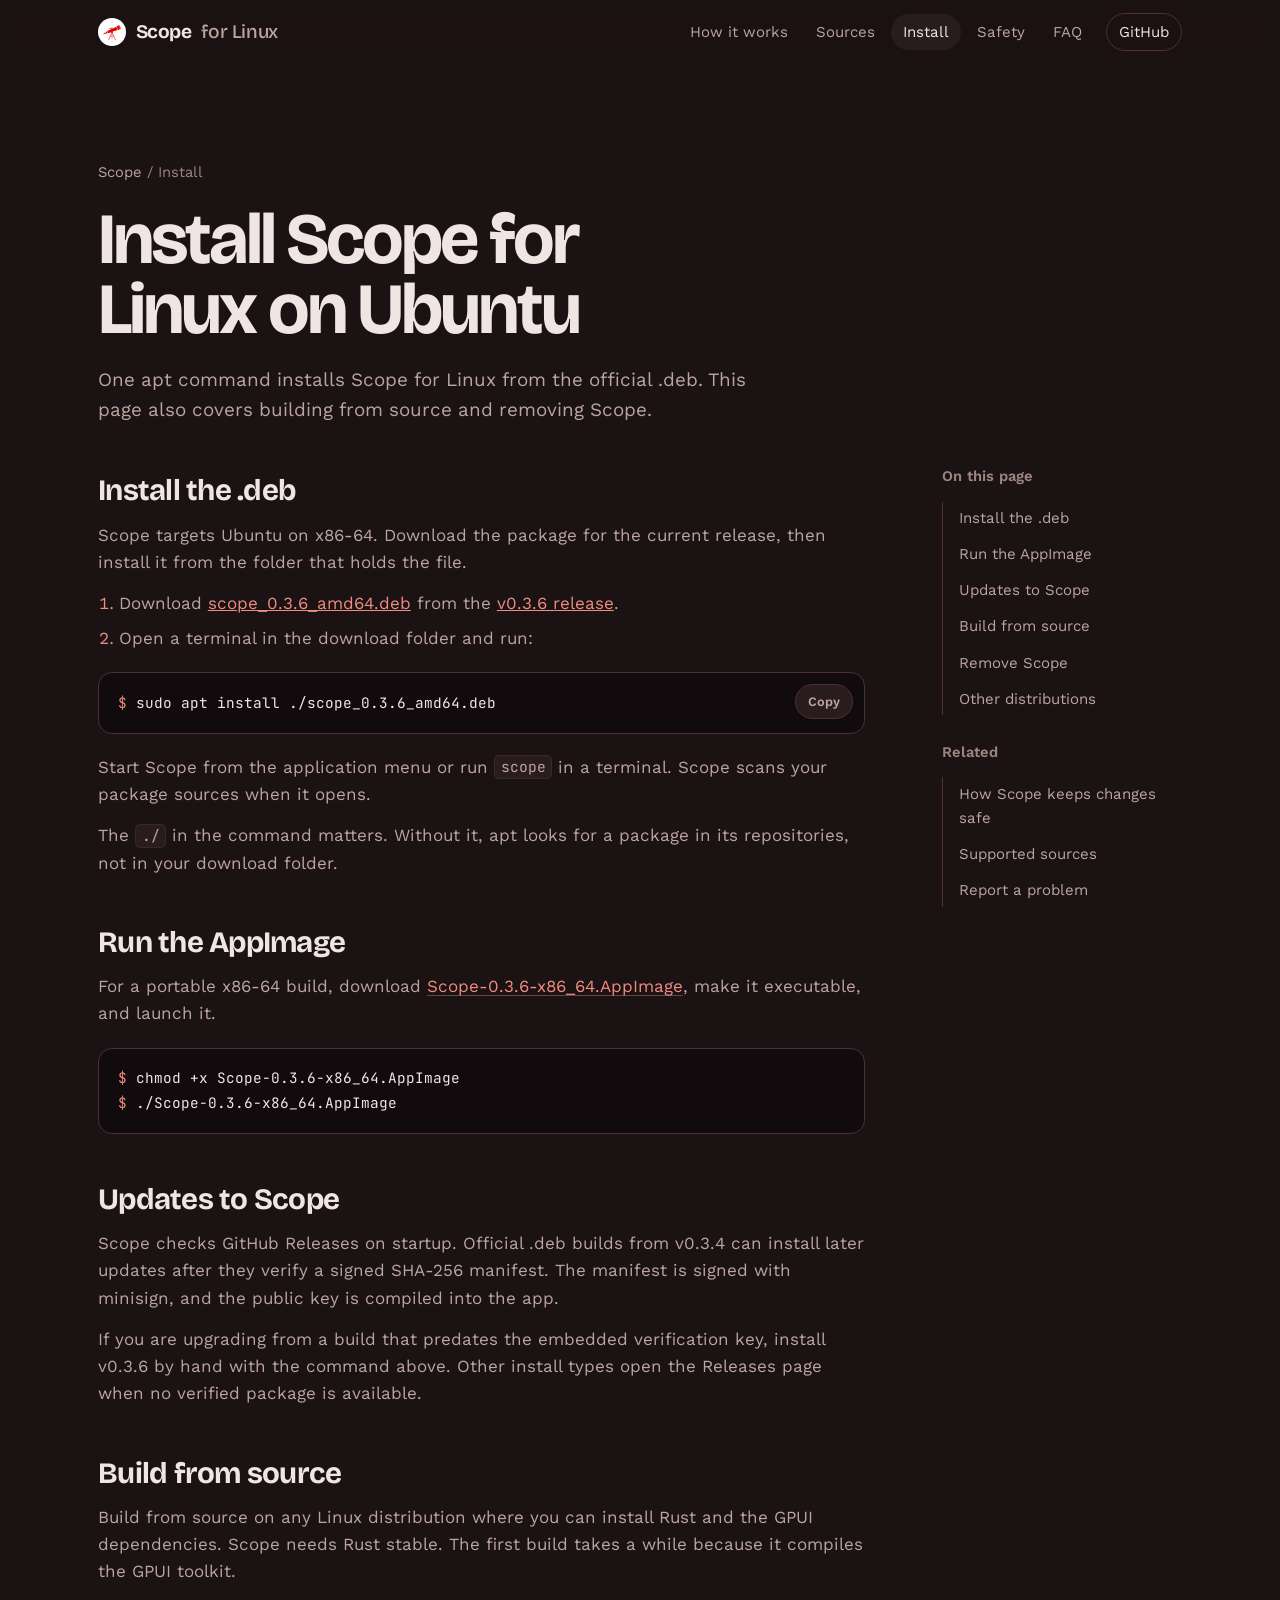
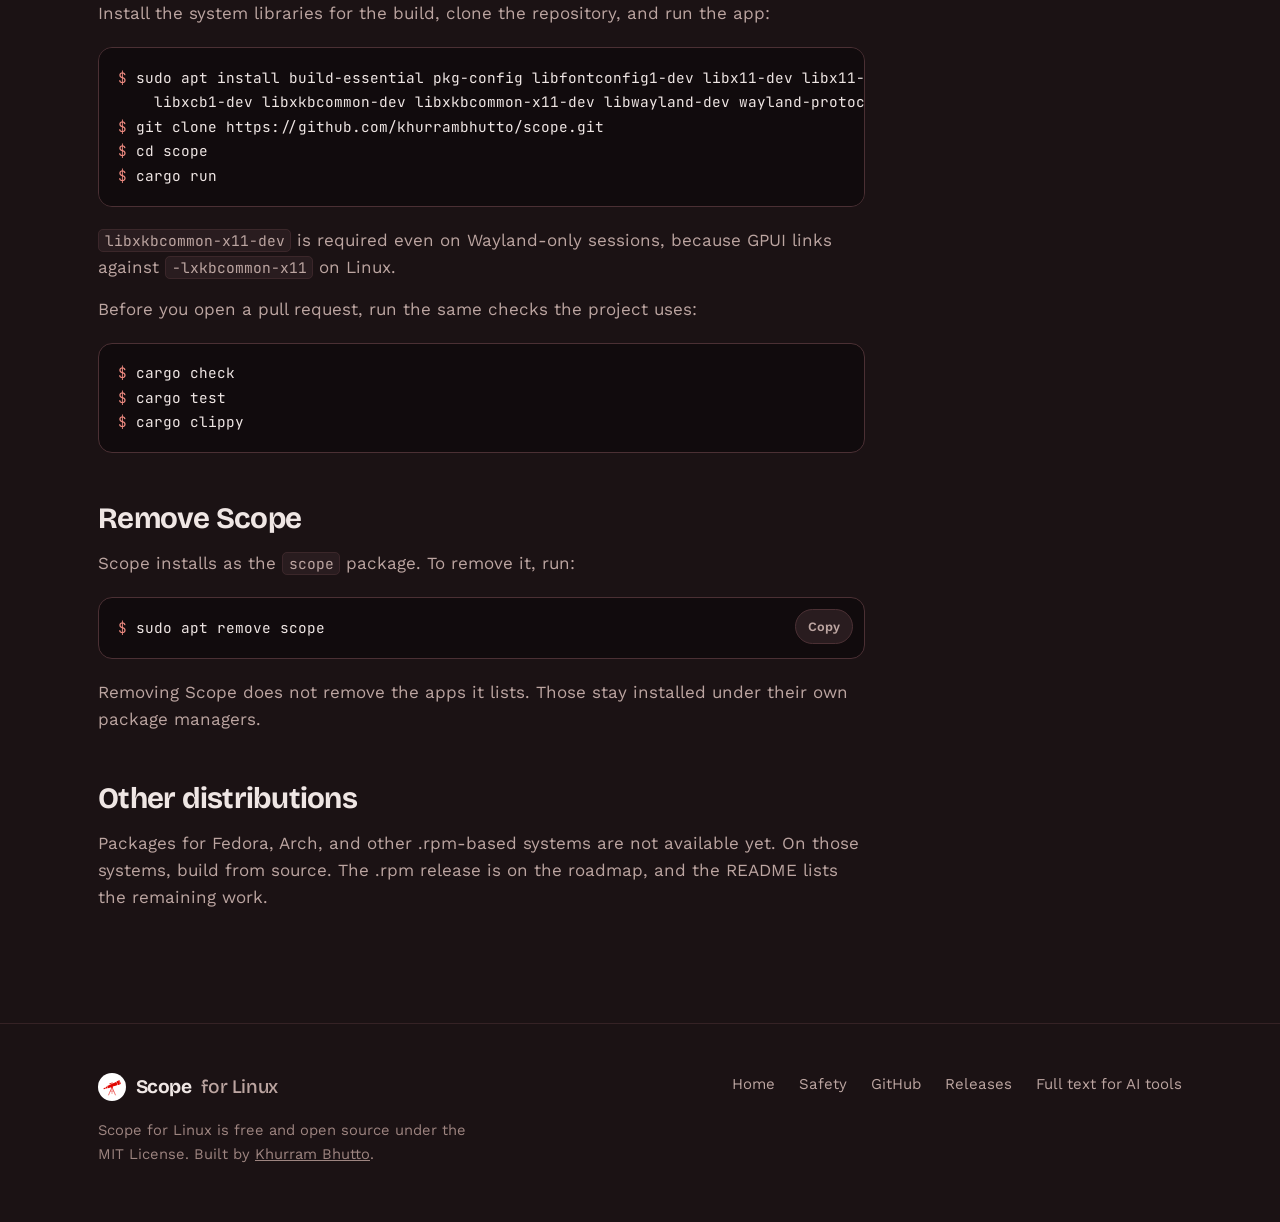
==== commit 02224534: "chore: prepare v0.3.6 release" ====
--- a/docs/install.html
+++ b/docs/install.html
@@ -34,13 +34,13 @@
       {
         "@type": "HowToStep",
         "name": "Download the .deb",
-        "text": "Download scope_0.3.5_amd64.deb from the Scope v0.3.5 release on GitHub.",
-        "url": "https://github.com/khurrambhutto/scope/releases/tag/v0.3.5"
+        "text": "Download scope_0.3.6_amd64.deb from the Scope v0.3.6 release on GitHub.",
+        "url": "https://github.com/khurrambhutto/scope/releases/tag/v0.3.6"
       },
       {
         "@type": "HowToStep",
         "name": "Install with apt",
-        "text": "Run sudo apt install ./scope_0.3.5_amd64.deb from the folder that holds the download."
+        "text": "Run sudo apt install ./scope_0.3.6_amd64.deb from the folder that holds the download."
       },
       {
         "@type": "HowToStep",
@@ -84,26 +84,26 @@
         <h2 id="install-deb">Install the .deb</h2>
         <p>Scope targets Ubuntu on x86-64. Download the package for the current release, then install it from the folder that holds the file.</p>
         <ol>
-          <li>Download <a href="https://github.com/khurrambhutto/scope/releases/download/v0.3.5/scope_0.3.5_amd64.deb" style="color:var(--coral)">scope_0.3.5_amd64.deb</a> from the <a href="https://github.com/khurrambhutto/scope/releases/tag/v0.3.5" style="color:var(--coral)">v0.3.5 release</a>.</li>
+          <li>Download <a href="https://github.com/khurrambhutto/scope/releases/download/v0.3.6/scope_0.3.6_amd64.deb" style="color:var(--coral)">scope_0.3.6_amd64.deb</a> from the <a href="https://github.com/khurrambhutto/scope/releases/tag/v0.3.6" style="color:var(--coral)">v0.3.6 release</a>.</li>
           <li>Open a terminal in the download folder and run:</li>
         </ol>
         <div class="command">
-          <button class="copy-button" type="button" data-copy="sudo apt install ./scope_0.3.5_amd64.deb">Copy</button>
-          <span class="prompt">$ </span>sudo apt install ./scope_0.3.5_amd64.deb
+          <button class="copy-button" type="button" data-copy="sudo apt install ./scope_0.3.6_amd64.deb">Copy</button>
+          <span class="prompt">$ </span>sudo apt install ./scope_0.3.6_amd64.deb
         </div>
         <p>Start Scope from the application menu or run <code>scope</code> in a terminal. Scope scans your package sources when it opens.</p>
         <p>The <code>./</code> in the command matters. Without it, apt looks for a package in its repositories, not in your download folder.</p>
 
         <h2 id="install-appimage">Run the AppImage</h2>
-        <p>For a portable x86-64 build, download <a href="https://github.com/khurrambhutto/scope/releases/download/v0.3.5/Scope-0.3.5-x86_64.AppImage" class="text-link">Scope-0.3.5-x86_64.AppImage</a>, make it executable, and launch it.</p>
+        <p>For a portable x86-64 build, download <a href="https://github.com/khurrambhutto/scope/releases/download/v0.3.6/Scope-0.3.6-x86_64.AppImage" class="text-link">Scope-0.3.6-x86_64.AppImage</a>, make it executable, and launch it.</p>
         <div class="command">
-          <span class="line"><span class="prompt">$ </span>chmod +x Scope-0.3.5-x86_64.AppImage</span>
-          <span class="line"><span class="prompt">$ </span>./Scope-0.3.5-x86_64.AppImage</span>
+          <span class="line"><span class="prompt">$ </span>chmod +x Scope-0.3.6-x86_64.AppImage</span>
+          <span class="line"><span class="prompt">$ </span>./Scope-0.3.6-x86_64.AppImage</span>
         </div>
 
         <h2 id="updates">Updates to Scope</h2>
         <p>Scope checks GitHub Releases on startup. Official .deb builds from v0.3.4 can install later updates after they verify a signed SHA-256 manifest. The manifest is signed with minisign, and the public key is compiled into the app.</p>
-        <p>If you are upgrading from a build that predates the embedded verification key, install v0.3.5 by hand with the command above. Other install types open the Releases page when no verified package is available.</p>
+        <p>If you are upgrading from a build that predates the embedded verification key, install v0.3.6 by hand with the command above. Other install types open the Releases page when no verified package is available.</p>
 
         <h2 id="build">Build from source</h2>
         <p>Build from source on any Linux distribution where you can install Rust and the GPUI dependencies. Scope needs Rust stable. The first build takes a while because it compiles the GPUI toolkit.</p>
